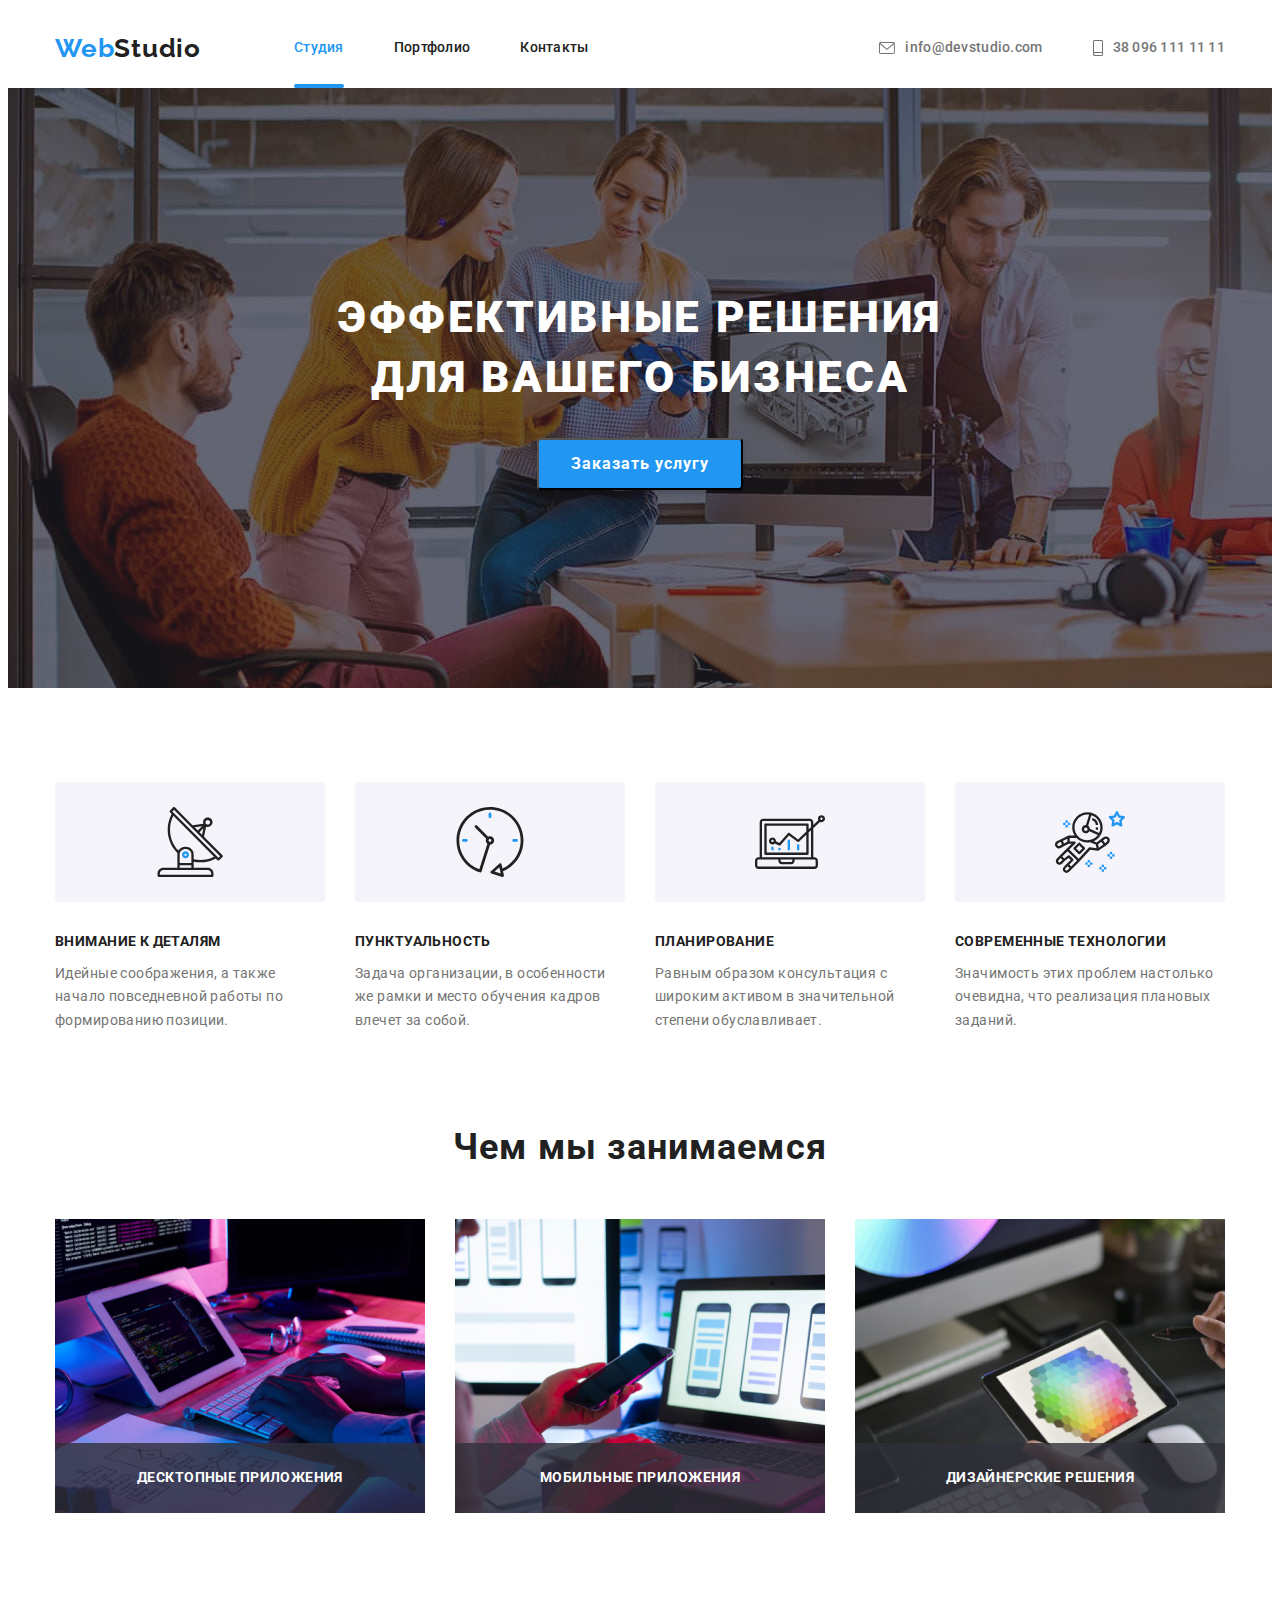
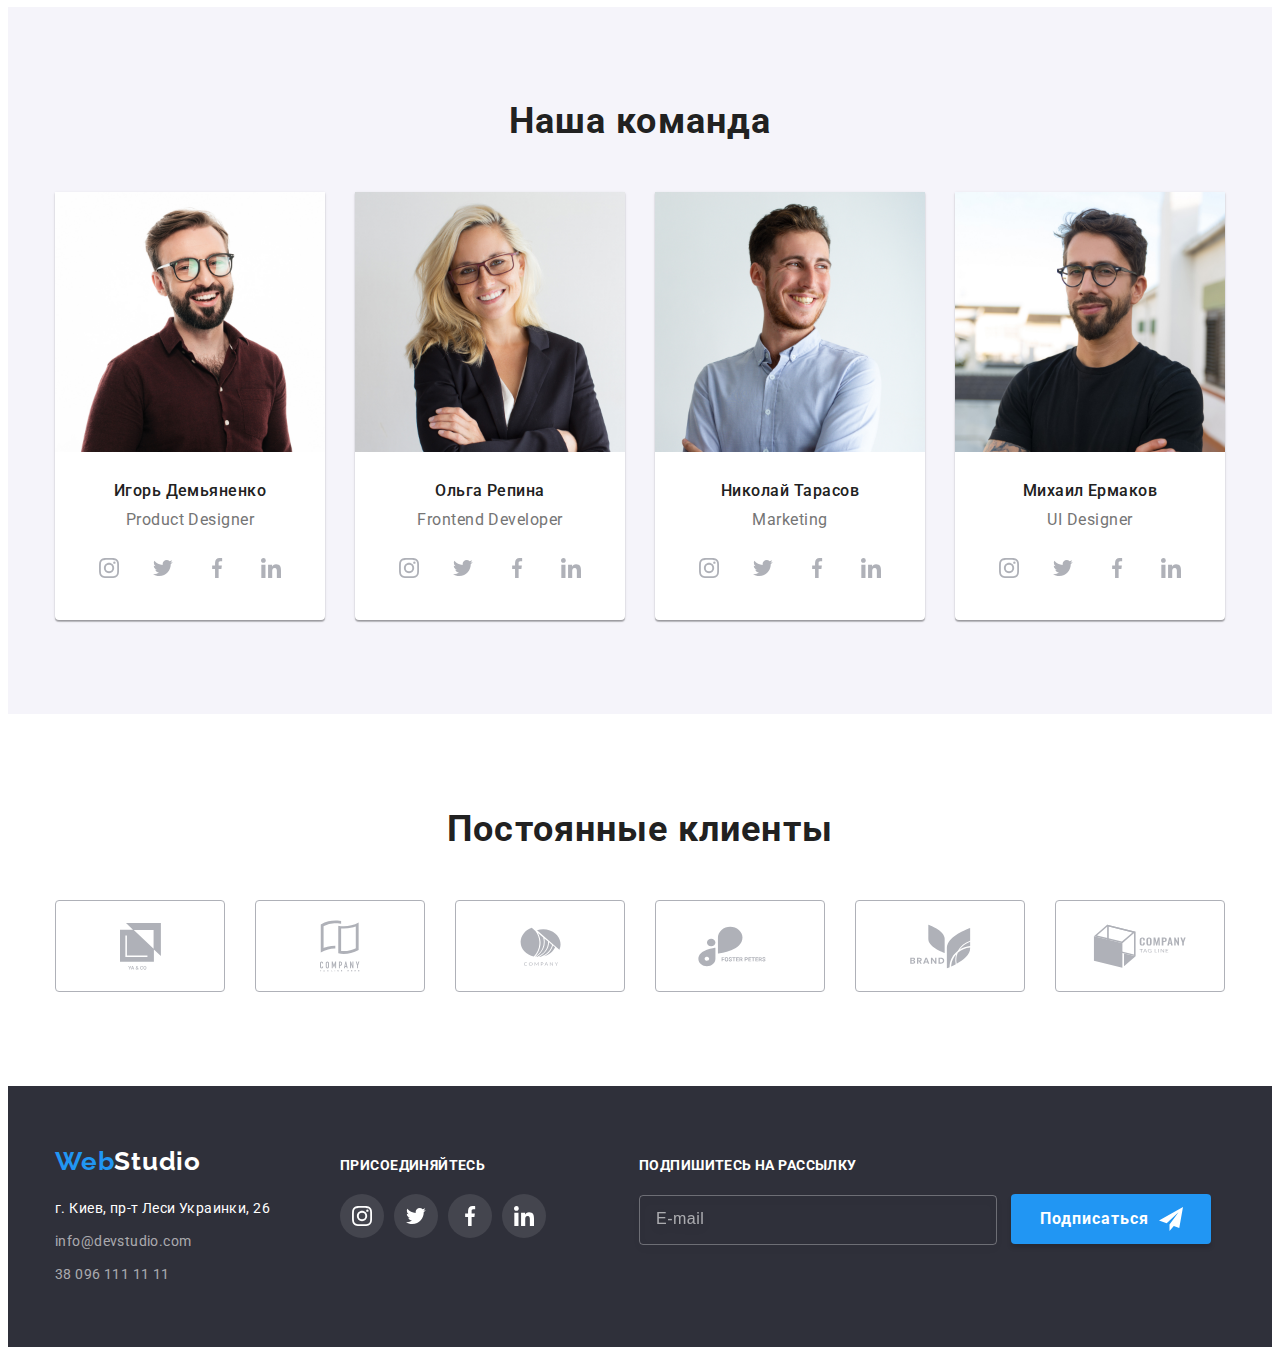
==== index.html @ bb006e95 "Initial commit" ====
<!DOCTYPE html>
<html lang="ru">
  <head>
    <meta charset="UTF-8" />
    <meta http-equiv="X-UA-Compatible" content="IE=edge" />
    <meta name="viewport" content="width=device-width, initial-scale=1.0" />
    <title>Document</title>
    <link rel="preconnect" href="https://fonts.googleapis.com" />
    <link rel="preconnect" href="https://fonts.gstatic.com" crossorigin />
    <link
      href="https://fonts.googleapis.com/css2?family=Neonderthaw&family=Raleway:wght@700&display=swap"
      rel="stylesheet"
    />
    <link rel="preconnect" href="https://fonts.googleapis.com" />
    <link rel="preconnect" href="https://fonts.gstatic.com" crossorigin />
    <link
      href="https://fonts.googleapis.com/css2?family=Roboto:wght@400;500;700;900&display=swap"
      rel="stylesheet"
    /> 
    <link rel="stylesheet" href="https://cdnjs.cloudflare.com/ajax/libs/modern-normalize/1.1.0/modern-normalize.min.css" integrity="sha512-wpPYUAdjBVSE4KJnH1VR1HeZfpl1ub8YT/NKx4PuQ5NmX2tKuGu6U/JRp5y+Y8XG2tV+wKQpNHVUX03MfMFn9Q==" crossorigin="anonymous" referrerpolicy="no-referrer" />
    <link rel="stylesheet" href="./css/main.css" />
  </head>
  <body>

   <!-- <div class="zakaz " data-modal>
     <button class="close" type="button" data-modal-close ><span class="push">x</span></button>
   </div> -->

    <!--  Делаю шапку    -->
    <header class="header">
      <div class="container-h nav-main">
      <a class="logo" href=""><span>Web</span>Studio</a>
      <nav>
        <ul class="pf-list">
          <li class="list"><a class="link current" href="">Студия</a></li>
          <li class="list">
            <a class="link" href="./portfolio.html">Портфолио</a>
          </li>
          <li class="list"><a class="link" href="">Контакты</a></li>
        </ul>
      </nav>
     <div class="nav-flex">
      <a class="kontakt" href="mailto:info@devstudio.com"><svg class="kontakt-icon" width="16" height="12">
        <use href="./images/sprite.svg#icon-envelope"></use>        
      </svg>info@devstudio.com</a>
      <a class="kontakt" href="tel:+380961111111"><svg class="kontakt-icon" width="10" height="16">
        <use href="./images/sprite.svg#icon-smartphone"></use>        
      </svg>38 096 111 11 11</a>
      </div>
      </div>
    </header>
    <!-- Создаю блок для будуещего фона   -->
    <main>
      
        <section class="hero">
          <!--  Разметка героя-->
          <div class="container">
          <h1 class="title-hero">
            Эффективные решения<br />
            для вашего бизнеса
          </h1>
          <button class="button-hero" type="button" data-modal-open>Заказать услугу</button>
          </div>
        </section>
      
      <!-- создаю секцию об особенностях компании-->
      
      <section class="featurs">
       <div class="container">
        <ul class="featurs-list">
          <li class="item">
            <div class="thumb"><svg width="70" height="70"><use href="./images/sprite.svg#icon-Group"></use></svg></div>
            <h3 class="featurs-title">Внимание к деталям</h2>
            <p class="disc-featurs">
              Идейные соображения, а также начало повседневной работы по
              формированию позиции.
            </p>
          </li>
          <li class="item">  
            <div class="thumb"><svg width="70" height="70"><use href="./images/sprite.svg#icon-clock"></use></svg></div>       
                <h3 class="featurs-title">Пунктуальность</h2>
            <p class="disc-featurs">
              Задача организации, в особенности же рамки и место обучения кадров
              влечет за собой.
            </p>
          </li>
          <li class="item">  
            <div class="thumb"><svg width="70" height="70"><use href="./images/sprite.svg#icon-diagram"></use></svg></div>     
                  <h3 class="featurs-title">Планирование</h2>
            <p class="disc-featurs">
              Равным образом консультация с широким активом в значительной
              степени обуславливает.
            </p>
          </li>
          <li class="item">  
            <div class="thumb"><svg width="70" height="70"><use href="./images/sprite.svg#icon-astronaut"></use></svg></div>        
               <h3 class="featurs-title">Современные технологии</h2>
            <p class="disc-featurs">
              Значимость этих проблем настолько очевидна, что реализация
              плановых заданий.
            </p>
          </li>
        </ul>
        </div>
      </section>
      <!--Создаю секцию чем мы занимаемся -->
      <section class="makes">
      <div class="container">
        <h2 class="title-section">Чем мы занимаемся</h2>
        <ul class="list-img">
          <li class="item-img">
            <div class="desc-doit">
            <img
              src="./images/not1.jpg"
              alt="Человек работает за компютером"
              width="370"
              height="294"
            /> <span class="doit-info">Десктопные приложения</span>
             </div>
          </li>
          <li class="item-img">
           <div class="desc-doit"> <img
              src="./images/not2.jpg"
              alt="Держит смартфон в руке"
              width="370"
              height="294"
            /> <span class="doit-info">Мобильные приложения</span>
             </div>
          </li>
          <li class="item-img">
           <div class="desc-doit"> <img
              src="./images/not3.jpg"
              alt="Человек смотрит планшет"
              width="370"
              height="294"
            /> <span class="doit-info">Дизайнерские решения</span>
             </div>
          </li>
        </ul>
        </div>  
      </section>
      <!-- Начинаю делать секцию "Наша команда"-->
      <section class="our-team">
        <div class="container">
        <h2 class="title-section">Наша команда</h2>
        <ul class="list-img">
          <li class="li-team">
            <img
              src="./images/product.jpg"
              alt="Продукт дизайнер"
              width="270" height="260"
            /> <div class="disc">
            <h3 class="title-team">Игорь Демьяненко</h3>
            <p class="disc-team">Product Designer</p>
             <ul class="team-list">
               <li class="team-link"><a class="link-icon-team" href=""><svg class="link-svg-team" width="20" height="20"><use href="./images/sprite.svg#icon-instagram-section"></use></svg></a></li>
       <li class="team-link"><a class="link-icon-team" href=""><svg class="link-svg-team" width="20" height="20"><use href="./images/sprite.svg#icon-group-section"></use></svg></a></li>
       <li class="team-link"><a class="link-icon-team" href=""><svg class="link-svg-team" width="20" height="20"><use href="./images/sprite.svg#icon-facebook-section"></use></svg></a></li>
       <li class="team-link"><a class="link-icon-team" href=""><svg class="link-svg-team" width="20" height="20"><use href="./images/sprite.svg#icon-linkedin-section"></use></svg></a></li></ul>
          </div>
          </li>
          <li class="li-team">
            <img
              src="./images/front.jpg"
              alt="Фронтенд разработчик"
              width="270" height="260"
            /><div class="disc">
            <h3 class="title-team">Ольга Репина</h3>
            <p class="disc-team">Frontend Developer</p>
            <ul class="team-list">
               <li class="team-link"><a class="link-icon-team" href=""><svg class="link-svg-team" width="20" height="20"><use href="./images/sprite.svg#icon-instagram-section"></use></svg></a></li>
       <li class="team-link"><a class="link-icon-team" href=""><svg class="link-svg-team" width="20" height="20"><use href="./images/sprite.svg#icon-group-section"></use></svg></a></li>
       <li class="team-link"><a class="link-icon-team" href=""><svg class="link-svg-team" width="20" height="20"><use href="./images/sprite.svg#icon-facebook-section"></use></svg></a></li>
       <li class="team-link"><a class="link-icon-team" href=""><svg class="link-svg-team" width="20" height="20"><use href="./images/sprite.svg#icon-linkedin-section"></use></svg></a></li></ul>
          </div>
          </li>
          <li class="li-team">
            <img src="./images/marketing.jpg" alt="Маркетолог" width="270" height="260" />
            <div class="disc"><h3 class="title-team">Николай Тарасов</h3>
            <p class="disc-team">Marketing</p>
          <ul class="team-list">
               <li class="team-link"><a class="link-icon-team" href=""><svg class="link-svg-team" width="20" height="20"><use href="./images/sprite.svg#icon-instagram-section"></use></svg></a></li>
       <li class="team-link"><a class="link-icon-team" href=""><svg class="link-svg-team" width="20" height="20"><use href="./images/sprite.svg#icon-group-section"></use></svg></a></li>
       <li class="team-link"><a class="link-icon-team" href=""><svg class="link-svg-team" width="20" height="20"><use href="./images/sprite.svg#icon-facebook-section"></use></svg></a></li>
       <li class="team-link"><a class="link-icon-team" href=""><svg class="link-svg-team" width="20" height="20"><use href="./images/sprite.svg#icon-linkedin-section"></use></svg></a></li></ul>
          </div>
          </li>
          <li class="li-team">
            <img src="./images/ui.jpg" alt="Дизайнер" width="270" height="260" />
            <div class="disc"><h3 class="title-team">Михаил Ермаков</h3>
            <p class="disc-team">UI Designer</p>
           <ul class="team-list">
               <li class="team-link"><a class="link-icon-team" href=""><svg class="link-svg-team" width="20" height="20"><use href="./images/sprite.svg#icon-instagram-section"></use></svg></a></li>
       <li class="team-link"><a class="link-icon-team" href=""><svg class="link-svg-team" width="20" height="20"><use href="./images/sprite.svg#icon-group-section"></use></svg></a></li>
       <li class="team-link"><a class="link-icon-team" href=""><svg class="link-svg-team" width="20" height="20"><use href="./images/sprite.svg#icon-facebook-section"></use></svg></a></li>
       <li class="team-link"><a class="link-icon-team" href=""><svg class="link-svg-team" width="20" height="20"><use href="./images/sprite.svg#icon-linkedin-section"></use></svg></a></li></ul>
          </div>
          </li>
        </ul>
        
        </div>
      </section>
      <section class="client-often">
         <div class="container"> <h3 class="title-client">Постоянные клиенты</h3>
          <ul class="list-client">
            <li class="icon-client"><a href=""><svg class="client-svg" width="41px" height=" 47px" >
        <use class="one" href="./images/sprite.svg#icon-group-one"></use></svg></a></li>
            <li class="icon-client"><a href=""><svg class="client-svg" width="40" height="52">
        <use href="./images/sprite.svg#icon-group-two"></use></svg></a></li>
            <li class="icon-client">
                               <a href=""><svg class="client-svg" width="41" height="43">
        <use href="./images/sprite.svg#icon-group-three"></use></svg></a></li>
            <li class="icon-client"><a href=""><svg class="client-svg" width="84" height="41">
        <use href="./images/sprite.svg#icon-group-four"></use></svg></a></li>
            <li class="icon-client"><a href=""><svg class="client-svg" width="63" height="45">
        <use href="./images/sprite.svg#icon-group-five"></use></svg></a></li>
            <li class="icon-client"><a href=""><svg class="client-svg" width="94" height="44">
        <use href="./images/sprite.svg#icon-group-six"></use></svg></a></li>
          </ul>
          </div>
        </section>
    </main>
    
    <!-- Начинаю делать подвал-->
    <footer class="footer">
      <div class="container">
        <div class="right-flex">
        <div class="otstup">
          <a class="logo-footer" href=""><span>Web</span>Studio</a>
       <address class="address">г. Киев, пр-т Леси Украинки, 26</address>
      <address class="address-kontakt">
        <a class="info" href="mailto:info@devstudio.com">info@devstudio.com</a><br />
        <a class="info" href="tel:+380961111111">38 096 111 11 11</a>
      </address>
      </div>
      <div class="footer-flex">
       <p class="push-net">Присоединяйтесь</P>
       <ul class="footer-list"><li class="footer-link"><a class="link-icon" href=""><svg class="link-svg" width="20" height="20"><use href="./images/sprite.svg#icon-instagram-footer"></use></svg></a></li>
       <li class="footer-link"><a class="link-icon" href=""><svg class="link-svg" width="20" height="20"><use href="./images/sprite.svg#icon-group-footer"></use></svg></a></li>
       <li class="footer-link"><a class="link-icon" href=""><svg class="link-svg" width="20" height="20"><use href="./images/sprite.svg#icon-facebook-footer"></use></svg></a></li>
       <li class="footer-link"><a class="link-icon" href=""><svg class="link-svg" width="20" height="20"><use href="./images/sprite.svg#icon-linkedin-footer"></use></svg></a></li></ul>
      </div>
       <!-- начинаю делать форму на подписку -->
        <form class="subscribe" action="" >
          <label class="sign-up" for="email" name="user email">Подпишитесь на рассылку</label>
         <div> <input class="put-sign" id="email" type="email" placeholder="E-mail">
          <button class="sign-up-button" type="submit">Подписаться<svg class="send-svg" width="24" height="24">
            <use href="./images/sprite.svg#icon-send"></use></svg></button></div>
        </form>

      </div>
        </div>
        <!-- начинаю делать форму на подписку -->

      
    </footer>

    <div class="backdrop is-hidden" data-modal><div class="zakaz " >
     <button class="close" type="button" data-modal-close ><svg width="11" height="11"><use href="./images/sprite.svg#icon-Vector"></use></svg></button>
     <form action="" class="order-form">
     <p class="title-modal">Оставьте свои данные, мы вам перезвоним</p>
     <ul class="list-form">
     <li class="list-input"><label class="label-order" for="order-name" name="user-name">Имя</label>
    <div class="inside-svg"> <input class="input-order" type="text" id="order-name" value=""><svg width="12" height="12"><use href="./images/sprite.svg#icon-man"></use></svg></div></li>
    <li class="list-input"> <label class="label-order" for="tel-order" name="user-tel">Телефон</label>
    <div class="inside-svg"> <input class="input-order"  type="tel" id="tel-order"><svg width="13" height="13"><use href="./images/sprite.svg#icon-tel"></use></svg></div></li>
    <li class="list-input"> <label class="label-order" for="mail-order" name="user-mail">Почта</label>
    <div class="inside-svg"> <input class="input-order" type="email" id="mail-order"><svg width="15" height="12"><use href="./images/sprite.svg#icon-mail"></use></svg></div></li>
     <li class="list-input"><label class="label-order" for="coment-order" name="user-comment">Комментарий</label>
     <textarea class="input-order" type="text" id="coment-order"  placeholder="Введите текст"></textarea></li>
     </ul>
     <div class="submit-order"> <label class="accept"><input type="checkbox"><span class="icon-yes"><svg width="11" height="8"><use href="./images/sprite.svg#icon-add"></use></svg></span>Соглашаюсь с рассылкой и принимаю <a href="">Условия договора<span></span></a></label>
     <button class="order-button" type="submit">Отправить</button></div>
    </form>
   </div> </div>
     <!-- <button class="close" type="button" data-modal-close ><span class="push">x</span></button> -->

   <script src="./js/modal.js"></script>

  </body>
</html3
---- css/main.css ----
:root {
  --akcent-color: #2196f3;
  --second-color: #757575;
  --background: #f5f4fa;
  --white-color: #ffffff;
  --gradient: rgba(47, 48, 58, 0.4);
}

html {
  box-sizing: border-box;
}
*,
*::before,
*::after {
  box-sizing: border-box;
}

body {
  /* position: relative; */
  background-color: #ffffff;
  color: #212121;
  font-family: Roboto, sans-serif;
}
img {
  display: block;
}

/* 
body::before {
  content: "";
  position: absolute;
  width: 100%;
  height: 100%;
  background: rgba(0, 0, 0, 0.2);
  z-index: ;
}
 */

/* .is-hidden {
  opacity: 0;
  z-index: 0;
} */

/*оформляем шапку  */
/* логотип */

.container-h {
  width: 1200px;
  padding: 0 15px;
  margin-left: auto;
  margin-right: auto;
}
.container {
  width: 1200px;
  padding: 0 15px;
  margin-left: auto;
  margin-right: auto;
}

.nav-main {
  display: flex;
  align-items: center;
}

.logo {
  font-family: Raleway;
  font-weight: 700;
  font-size: 26px;
  line-height: 1.19;
  letter-spacing: 0.03em;
  text-decoration: none;
  color: #212121;
}

.logo span {
  color: var(--akcent-color);
}

/* .logo:hover,
.logo:focus {
  text-decoration: underline var(--akcent-color);
} */

.pf-list {
  display: flex;
  margin-left: 93px;
  margin-top: 0;
  margin-bottom: 0;
  padding: 0;
  font-weight: 500;
  font-size: 14px;
  line-height: 1.14;
  letter-spacing: 0.02em;
  list-style: none;
}
.pf-list .list:not(:last-child) {
  margin-right: 50px;
}
.link {
  display: block;
  text-decoration: none;
  list-style: none;
  color: #212121;
  padding-top: 32px;
  padding-bottom: 32px;
  transition: color 250ms cubic-bezier(0.4, 0, 0.2, 1);
}

.link.current {
  position: relative;
  color: var(--akcent-color);
  text-decoration: none;
}

/* начинаю делать нижнее подчеркивание на текущей странице */

.link.current::after {
  content: "";
  display: block;
  position: absolute;
  width: 100%;
  height: 4px;
  bottom: 0;
  background: #2196f3;
  border-radius: 2px;
}

/*  */
.link:hover,
.link:focus {
  color: var(--akcent-color);
}

.kontakt {
  text-decoration: none;
  color: var(--second-color);
  font-family: Roboto;
  font-weight: 500;
  font-size: 14px;
  line-height: 1.14;
  letter-spacing: 0.02em;
  display: flex;
  align-items: center;
  transition: color 250ms cubic-bezier(0.4, 0, 0.2, 1),
    fill 250ms cubic-bezier(0.4, 0, 0.2, 1);
}
.kontakt-icon {
  margin-right: 10px;
}
.kontakt-icon {
  fill: currentColor;
}
.nav-flex {
  display: flex;
  margin-left: auto;
}
.nav-flex .kontakt:not(:last-child) {
  margin-right: 50px;
}

.kontakt:hover,
.kontakt:focus {
  color: var(--akcent-color);
  fill: var(--akcent-color);
}
/* начинаю работу над оформлением героя */
.hero {
  max-width: 1600px;
  height: 600px;
  margin-left: auto;
  margin-right: auto;
  padding-top: 200px;
  padding-bottom: 200px;
  background-color: #c4c4c4;
  background-image: linear-gradient(
      to right,
      rgba(47, 48, 58, 0.4),
      rgba(47, 48, 58, 0.4)
    ),
    url(../images/team-dream.jpg);
  background-size: auto;
  background-repeat: no-repeat;
  text-align: center;
}
.title-hero {
  font-weight: 900;
  font-size: 44px;
  line-height: 1.36;
  text-align: center;
  letter-spacing: 0.06em;
  text-transform: uppercase;
  color: var(--white-color);
  margin: 0 auto;
  margin-bottom: 30px;
}
.button-hero {
  color: var(--white-color);
  background: var(--akcent-color);
  font-family: Roboto;
  font-weight: 700;
  font-size: 16px;
  line-height: 1.8;
  letter-spacing: 0.06em;
  box-shadow: 0px 4px 4px rgba(0, 0, 0, 0.15);
  border-radius: 4px;
  cursor: pointer;
  padding: 10px 32px;
  transition: background-color 250ms cubic-bezier(0.4, 0, 0.2, 1);
  /* border: 0; */
}

.button-hero:hover,
.button-hero:focus {
  background-color: #188ce8;
}
/* начинаю работу над списком особенностей компании  */
.thumb {
  width: 270px;
  height: 120px;
  border-radius: 4px;
  margin-bottom: 30px;
  background-color: #f5f4fa;
  justify-content: center;
  align-items: center;
  display: flex;
}
.featurs-title {
  font-weight: 700;
  font-size: 14px;
  line-height: 1.4;
  letter-spacing: 0.03em;
  text-transform: uppercase;
  margin-top: 0;
  margin-bottom: 10px;
}

.featurs {
  padding-bottom: 94px;
  padding-top: 94px;
}

.disc-featurs {
  font-size: 14px;
  line-height: 1.7;
  letter-spacing: 0.03em;
  color: var(--second-color);
  margin-top: 0;
  margin-bottom: 0;
}
.featurs-list {
  display: flex;
  flex-wrap: wrap;
  margin: 0;
  list-style: none;
  padding: 0;
}
.featurs-list .item {
  width: 270px;
}
.featurs-list .item:not(:last-child) {
  margin-right: 30px;
}
/* добавление фона через псевдо-классы */
/* .item::before {
  display: block;
  content: "";
  width: 270px;
  height: 120px;
  margin-bottom: 30px;
  margin-right: 30px;
  background-color: #f5f4fa;
  border-radius: 4px;
}
.item:nth-child(1)::before {
  display: block;
  background-image: url(../images/../images/anten.svg);
  background-repeat: no-repeat;

  background-position: center;
}

.item:nth-child(2)::before {
  display: block;
  background-image: url(../images/clock.svg);
  background-repeat: no-repeat;

  background-position: center;
}

.item:nth-child(3)::before {
  display: block;
  background-image: url(../images/diagram.svg);
  background-repeat: no-repeat;

  background-position: center;
}

.item:nth-child(4)::before {
  display: block;
  background-image: url(../images/astronaut.svg);
  background-repeat: no-repeat;

  background-position: center;
} */

/* начинаю оформлять секцию о занятиях компании */
.title-section {
  font-weight: 700;
  font-size: 36px;
  line-height: 1.16;
  text-align: center;
  letter-spacing: 0.03em;
  margin-top: 0;
  margin-bottom: 50px;
}
.our-team .title-section {
  padding-top: 94px;
}
.makes {
  padding-bottom: 94px;
}
.list-img {
  list-style: none;
  display: flex;
  margin: 0;
  padding-left: 0;
}
.list-img .item-img:not(:last-child) {
  margin-right: 30px;
}

/* начинаю делать подписи изображений */

.desc-doit {
  position: relative;
  width: 370px;
}

.doit-info {
  position: absolute;
  bottom: 0;
  width: 100%;
  padding-top: 27px;
  padding-bottom: 27px;
  font-weight: 700;
  font-size: 14px;
  line-height: 1.14;
  text-align: center;
  letter-spacing: 0.03em;
  text-transform: uppercase;
  color: #ffffff;
  background-color: rgba(47, 48, 58, 0.8);
}

/* Начинаю оформлять секцию "Наша команда" */
.our-team {
  padding-top: 94px;
  padding-bottom: 94px;
  background: #f5f4fa;
}
.li-team {
  background-color: var(--white-color);
  width: 270px;
  box-shadow: 0px 1px 3px rgba(0, 0, 0, 0.12), 0px 1px 1px rgba(0, 0, 0, 0.14),
    0px 2px 1px rgba(0, 0, 0, 0.2);
  border-radius: 0px 0px 4px 4px;
}
.list-img .li-team:not(:last-child) {
  margin-right: 30px;
}
.our-team .title-section {
  padding: 0;
}
.title-team {
  font-weight: 500;
  font-size: 16px;
  line-height: 1.18;
  letter-spacing: 0.03em;
  margin: 0;
  margin-bottom: 10px;
  text-align: center;
}
.disc-team {
  font-size: 16px;
  line-height: 1.18;
  letter-spacing: 0.03em;
  color: var(--second-color);
  margin: 0;
  margin-bottom: 16px;
  text-align: center;
}
.li-team .disc {
  padding-top: 30px;
  padding-bottom: 30px;
}

/* начинаю офрмлять иконки в карточке */
.team-link {
  display: flex;
  list-style: none;
  /* width: 44px;
  height: 44px;
  border-radius: 50%;
  background-color: rgba(255, 255, 255, 0.1); */
  justify-content: center;
  align-items: center;
  cursor: pointer;
}
.link-icon-team {
  display: flex;
  width: 44px;
  height: 44px;
  border-radius: 50%;
  background-color: rgba(255, 255, 255, 0.1);
  justify-content: center;
  align-items: center;
  fill: #afb1b8;
  transition: background-color 250ms cubic-bezier(0.4, 0, 0.2, 1),
    fill 250ms cubic-bezier(0.4, 0, 0.2, 1);
}

.team-list {
  padding: 0;
  margin: 0;
  display: flex;
  justify-content: center;
}
.team-link:not(:last-child) {
  margin-right: 10px;
}

/* .link-svg-team {
  fill: #afb1b8;
} */

.link-icon-team:hover,
.link-icon-team:focus {
  background-color: var(--akcent-color);
  fill: var(--white-color);
  stroke: transparent;
}
/* Начинаю оформлять внутрению секцию постоянных клиентов */
.client-often {
  /* background: var(--white-color); */
  padding-top: 94px;
  padding-bottom: 94px;
}

.title-client {
  margin: 0;
  margin-bottom: 50px;
  font-weight: 700;
  font-size: 36px;
  line-height: 1.17;
  text-align: center;
  letter-spacing: 0.03em;
}
/* секция постоянных клиентов */
.list-client {
  display: flex;
  margin: 0;
  padding: 0;
  justify-content: space-between;
}

.icon-client {
  justify-content: center;
  display: flex;
  align-items: center;

  text-align: center;
  list-style: none;
  /* width: 170px;
  height: 92px; */
}

.icon-client a {
  justify-content: center;
  align-items: center;
  display: flex;
  width: 170px;
  height: 92px;
  fill: #afb1b8;
  border-radius: 4px;
  border: 1px solid #afb1b8;
  transition: border 250ms cubic-bezier(0.4, 0, 0.2, 1),
    fill 250ms cubic-bezier(0.4, 0, 0.2, 1);
}

.icon-client a:hover,
.icon-client a:focus {
  fill: var(--akcent-color);
  stroke: transparent;
  border: 1px solid var(--akcent-color);
}
/*начинаю работу над футером */
.otstup {
  margin-right: 70px;
}
.address {
  /* max-width: 231px;
  margin-right: 70px; */
  font-size: 14px;
  line-height: 1.7;
  letter-spacing: 0.03em;
  color: #ffffff;
  font-style: normal;
  margin-top: 20px;
  margin-bottom: 9px;
}
.address-kontakt {
  display: inline;
}
.info {
  display: inline-flex;
}

.footer {
  background: #2f303a;
  padding-top: 60px;
  padding-bottom: 60px;
}
.info {
  text-decoration: none;
  font-size: 14px;
  line-height: 1.7;
  letter-spacing: 0.03em;
  color: rgba(255, 255, 255, 0.6);
  font-style: normal;
  transition: color 250ms cubic-bezier(0.4, 0, 0.2, 1);
}
.info:hover,
.info:focus {
  color: var(--akcent-color);
}

.info:first-child {
  display: inline-block;
  margin-bottom: 9px;
}
.logo-footer {
  font-family: Raleway;
  font-weight: 700;
  font-size: 26px;
  line-height: 1.2;
  letter-spacing: 0.03em;
  text-decoration: none;
  color: #ffffff;
}

.logo-footer span {
  color: var(--akcent-color);
}
/* начинаю делать ссылки на соц-сети */
.footer-flex {
  display: flex;
  flex-direction: column;
  padding-top: 12px;
  margin-right: 93px;
}
.right-flex {
  display: flex;
}

.push-net {
  padding: 0;
  margin: 0;
  margin-bottom: 20px;
  font-weight: 700;
  font-size: 14px;
  line-height: 1.14;
  letter-spacing: 0.03em;
  text-transform: uppercase;

  color: #ffffff;
}

.footer-link {
  display: flex;
  list-style: none;
  /* width: 44px;
  height: 44px;
  border-radius: 50%;
  background-color: rgba(255, 255, 255, 0.1);*/
  justify-content: center;
  align-items: center;
  cursor: pointer;
}

.link-icon {
  display: flex;
  width: 44px;
  height: 44px;
  border-radius: 50%;
  background-color: rgba(255, 255, 255, 0.1);
  justify-content: center;
  align-items: center;
  transition: background-color 250ms cubic-bezier(0.4, 0, 0.2, 1);
}

.footer-list {
  padding: 0;
  margin: 0;
  display: flex;
  justify-content: flex-start;
}
.footer-link:not(:last-child) {
  margin-right: 10px;
}

.link-svg {
  fill: var(--white-color);
}

/* .footer-link:hover {
  background-color: var(--akcent-color);
} */

.link-icon:hover,
.link-icon:focus {
  background-color: var(--akcent-color);
}

/* начинаю делать форму на подписку  */
.subscribe {
  display: flex;
  flex-direction: column;
  padding-top: 12px;
}

.sign-up {
  margin-bottom: 20px;
  color: var(--white-color);
  font-weight: 700;
  font-size: 14px;
  line-height: 1.14;
  letter-spacing: 0.03em;
  text-transform: uppercase;
}

.sign-up-button {
  display: inline-flex;
  align-items: center;
  padding: 10px 28px 10px 29px;
  color: var(--white-color);
  background-color: var(--akcent-color);
  box-shadow: 0px 4px 4px rgba(0, 0, 0, 0.15);
  border-radius: 4px;
  border: none;
  font-family: Roboto;
  font-weight: 700;
  font-size: 16px;
  line-height: 30px;
  text-align: center;
  letter-spacing: 0.06em;
  cursor: pointer;
}

.put-sign {
  width: 358px;
  height: 50px;
  margin-right: 10px;
  padding: 15px 16px;
  color: var(--white-color);
  background-color: transparent;
  border: 1px solid rgba(255, 255, 255, 0.3);
  filter: drop-shadow(0px 4px 4px rgba(0, 0, 0, 0.15));
  border-radius: 4px;
  transition: border 250ms cubic-bezier(0.4, 0, 0.2, 1);
}

.put-sign::placeholder {
  color: rgba(255, 255, 255, 0.6);
  font-weight: 400;
  font-size: 16px;
  line-height: 1.25;
  letter-spacing: 0.03em;
}

.put-sign:focus {
  border: 1px solid var(--akcent-color);
  outline: none;
}

.send-svg {
  margin-left: 10px;
}
/* модальное окно */
.backdrop {
  position: fixed;
  width: 100%;
  height: 100%;
  top: 0;
  left: 0;
  background: rgba(0, 0, 0, 0.2);
  opacity: 1;
  transition: opacity 250ms cubic-bezier(0.4, 0, 0.2, 1);
}

.backdrop.is-hidden {
  opacity: 0;
  pointer-events: none;
}

.backdrop.is-hidden .zakaz {
  transform: translate(-50%, -50%) scale(0.9);
  transition: transform 250ms cubic-bezier(0.4, 0, 0.2, 1);
}

.zakaz {
  position: absolute;
  left: 50%;
  top: 50%;
  transform: translate(-50%, -50%) scale(1);
  transition: transform 250ms cubic-bezier(0.4, 0, 0.2, 1);

  min-width: 528px;
  min-height: 581px;
  background-color: var(--white-color);
  box-shadow: 0px 1px 3px rgba(0, 0, 0, 0.12), 0px 1px 1px rgba(0, 0, 0, 0.14),
    0px 2px 1px rgba(0, 0, 0, 0.2);
  border-radius: 4px;
}

.close {
  width: 30px;
  height: 30px;
  display: flex;
  justify-content: center;
  align-items: center;
  margin-right: 8px;
  margin-top: 8px;
  margin-left: auto;
  margin-bottom: auto;
  color: #000000;
  background-color: var(--white-color);
  border: 1px solid rgba(0, 0, 0, 0.1);
  border-radius: 50%;
  /* padding: 9px 9px 10px 10px; */
  cursor: pointer;
  padding: 0;
  transition: fill 250ms cubic-bezier(0.4, 0, 0.2, 1);
}

.close:hover {
  fill: var(--akcent-color);
}
/* .push {
  justify-content: center;
  align-items: center;
  display: flex;
  width: 11px;
  height: 11px;
} */
/* оформление данных модалки  */
.order-form {
  display: flex;
  flex-direction: column;
  margin: 2px 40px 40px 40px;
}
.list-form {
  margin: 0;
  padding: 0;
  list-style: none;
  display: flex;
  flex-direction: column;
}

.list-input {
  display: flex;
  flex-direction: column;
}

.inside-svg {
  position: relative;
}

.list-input svg {
  position: absolute;
  top: 14px;
  left: 15px;
}

.title-modal {
  margin: 0;
  margin-bottom: 12px;
  color: #212121;
  font-weight: 700;
  font-size: 20px;
  line-height: 1.15;
  text-align: center;
  letter-spacing: 0.03em;
}

.label-order {
  margin-bottom: 4px;

  color: var(--second-color);
  font-weight: 400;
  font-size: 12px;
  line-height: 1.16;
  letter-spacing: 0.01em;
}

.list-input:not(:last-child) {
  margin-bottom: 10px;
}

.list-input:last-child {
  margin-bottom: 20px;
}
.submit-order {
}

.input-order {
  padding-left: 28px;
  width: 448px;
  height: 40px;
  border: 1px solid rgba(33, 33, 33, 0.2);
  border-radius: 4px;
  transition: border 250ms cubic-bezier(0.4, 0, 0.2, 1);
}

li:nth-of-type(3) .input-order {
  padding-left: 30px;
}

li:last-child .input-order {
  width: 448px;
  height: 120px;
  padding: 12px 16px;
  resize: none;
  border: 1px solid rgba(33, 33, 33, 0.2);
  border-radius: 4px;
}

.input-order:focus {
  border: 1px solid var(--akcent-color);
  /* outline: 1px solid var(--akcent-color); */
  outline: none;
}
.input-order + svg {
  fill: currentColor;
  transition: fill 250ms cubic-bezier(0.4, 0, 0.2, 1);
}
.input-order:focus + svg {
  fill: var(--akcent-color);
  transition: fill 250ms cubic-bezier(0.4, 0, 0.2, 1);
}

li:last-child .input-order:focus {
  outline: none;
  border: 1px solid var(--akcent-color);
}

.accept {
  display: inline-block;
  /* display: inline-flex;
  justify-content: center;
  align-items: center; */
  margin-bottom: 30px;
  font-size: 14px;
  line-height: 1.71;
  letter-spacing: 0.03em;
  color: #757575;
}

.accept a {
  position: relative;
  color: var(--akcent-color);
  text-decoration: none;
}

.accept a > span {
  position: absolute;
  width: 100%;
  /* bottom: 23%; */
  bottom: 10%;
  left: 0;
  border-bottom: 1px solid var(--akcent-color);
}

.order-button {
  display: flex;
  margin: 0 auto;
  padding: 10px 55px 10px 56px;
  border: none;
  color: var(--white-color);
  font-family: Roboto;
  font-weight: 700;
  font-size: 16px;
  line-height: 1.87;
  text-align: center;
  letter-spacing: 0.06em;
  cursor: pointer;
  background-color: var(--akcent-color);
  box-shadow: 0px 4px 4px rgba(0, 0, 0, 0.15);
  border-radius: 4px;
}
/* кастомное оформление чекбокса */
.accept [type="checkbox"] {
  appearance: none;
}

.icon-yes {
  margin-right: 7px;
  width: 16px;
  height: 15px;
  display: inline-flex;
  justify-content: center;
  align-items: center;
  padding: 4px 2px 3px 3px;
  background-color: var(--white-color);
  border-radius: 2px;
  border: 2px solid #212121;
  background-origin: border-box;
  transition: background-color 250ms cubic-bezier(0.4, 0, 0.2, 1),
    border 250ms cubic-bezier(0.4, 0, 0.2, 1);
}

.accept [type="checkbox"]:checked + .icon-yes {
  background-color: var(--akcent-color);
  border: var(--akcent-color);
}

/* оформление по репете */

/* .accept [type="checkbox"] {
  appearance: none;
}

.icon-yes {
  margin-right: 7px;
  width: 16px;
  height: 15px;
  display: inline-flex;
  justify-content: center;
  align-items: center;
  /* padding: 4px 2px 3px 3px; */
/* background-color: var(--white-color); */
/* border-radius: 2px;
  border: 2px solid #212121;
  fill: currentColor;
  transition: background-color 250ms cubic-bezier(0.4, 0, 0.2, 1),
    border 250ms cubic-bezier(0.4, 0, 0.2, 1),
    fill 250ms cubic-bezier(0.4, 0, 0.2, 1);
}

.accept [type="checkbox"]:checked + .icon-yes {
  background-color: var(--akcent-color);
  border: var(--akcent-color);
  fill: var(--white-color);
} */
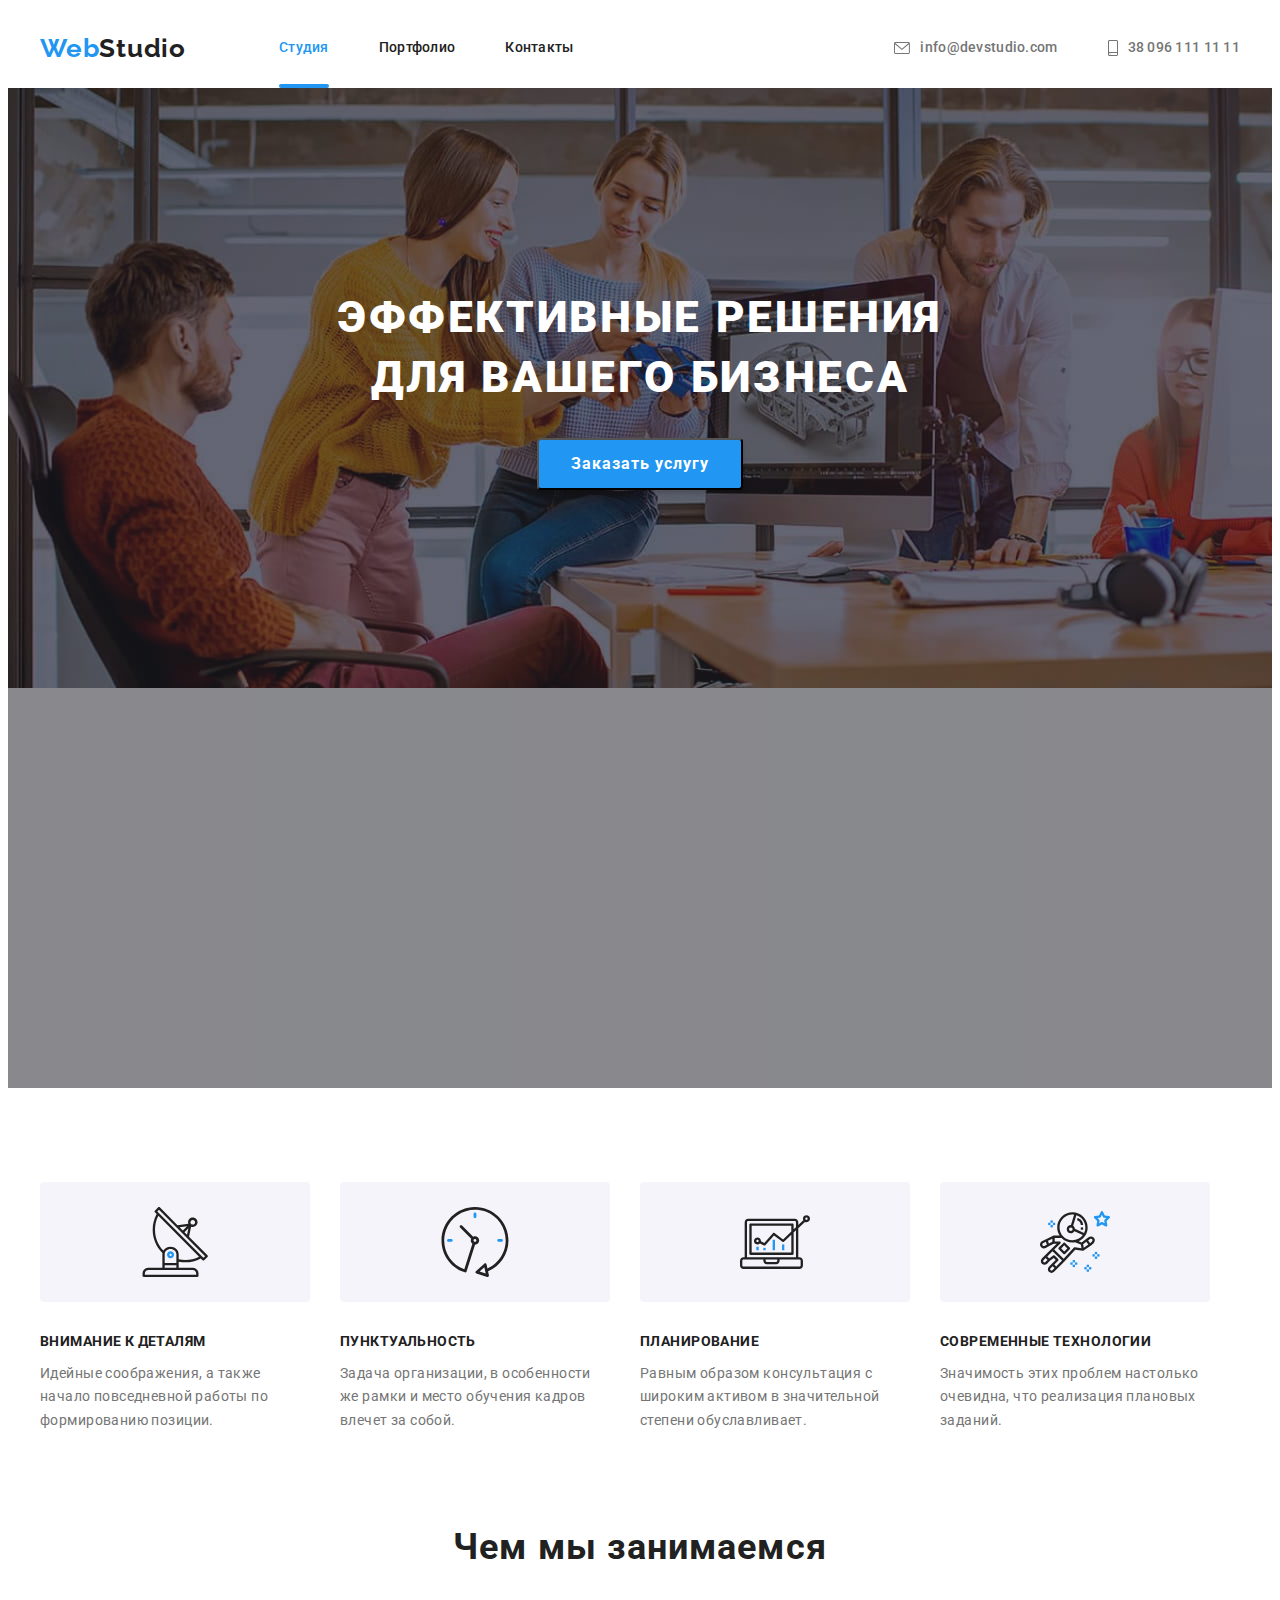
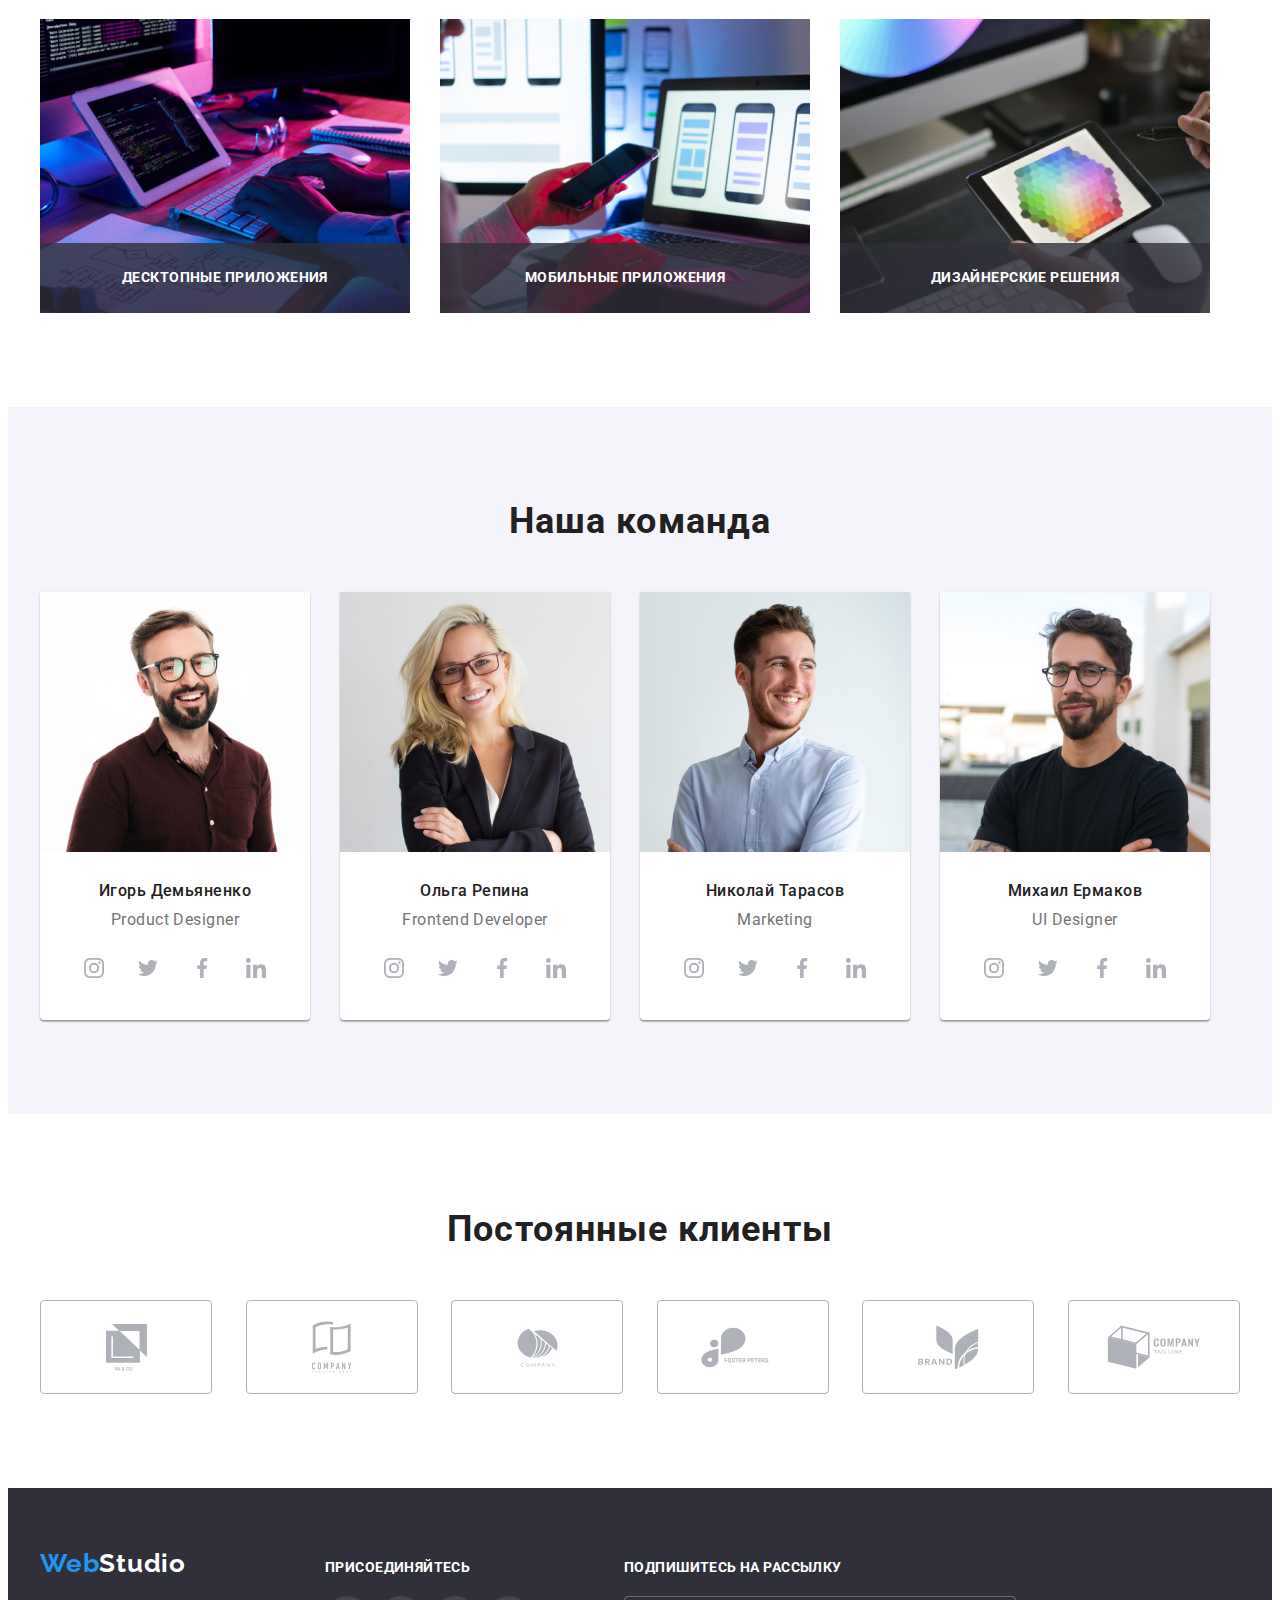
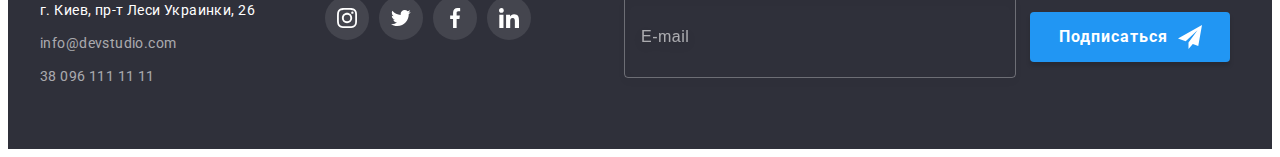
==== commit cc0bae81: "Закончил шапку переделывать по sass" ====
--- a/index.html
+++ b/index.html
@@ -18,7 +18,7 @@
       rel="stylesheet"
     /> 
     <link rel="stylesheet" href="https://cdnjs.cloudflare.com/ajax/libs/modern-normalize/1.1.0/modern-normalize.min.css" integrity="sha512-wpPYUAdjBVSE4KJnH1VR1HeZfpl1ub8YT/NKx4PuQ5NmX2tKuGu6U/JRp5y+Y8XG2tV+wKQpNHVUX03MfMFn9Q==" crossorigin="anonymous" referrerpolicy="no-referrer" />
-    <link rel="stylesheet" href="./css/main.css" />
+    <link rel="stylesheet" href="./css/main.min.css" />
   </head>
   <body>
 
@@ -28,22 +28,22 @@
 
     <!--  Делаю шапку    -->
     <header class="header">
-      <div class="container-h nav-main">
-      <a class="logo" href=""><span>Web</span>Studio</a>
+      <div class="container-h header__nav-main">
+      <a class="header__logo" href=""><span>Web</span>Studio</a>
       <nav>
-        <ul class="pf-list">
-          <li class="list"><a class="link current" href="">Студия</a></li>
-          <li class="list">
-            <a class="link" href="./portfolio.html">Портфолио</a>
-          </li>
-          <li class="list"><a class="link" href="">Контакты</a></li>
+        <ul class="header__pf-list">
+          <li class="header__list"><a class="header__link header--current" href="">Студия</a></li>
+          <li class="header__list">
+            <a class="header__link" href="./portfolio.html">Портфолио</a>
+          </li>
+          <li class="header__list"><a class="header__link" href="">Контакты</a></li>
         </ul>
       </nav>
-     <div class="nav-flex">
-      <a class="kontakt" href="mailto:info@devstudio.com"><svg class="kontakt-icon" width="16" height="12">
+     <div class="header__nav-flex">
+      <a class="header__kontakt" href="mailto:info@devstudio.com"><svg class="header__kontakt-icon" width="16" height="12">
         <use href="./images/sprite.svg#icon-envelope"></use>        
       </svg>info@devstudio.com</a>
-      <a class="kontakt" href="tel:+380961111111"><svg class="kontakt-icon" width="10" height="16">
+      <a class="header__kontakt" href="tel:+380961111111"><svg class="header__kontakt-icon" width="10" height="16">
         <use href="./images/sprite.svg#icon-smartphone"></use>        
       </svg>38 096 111 11 11</a>
       </div>
--- a/css/main.min.css
+++ b/css/main.min.css
@@ -0,0 +1,2 @@
+:root{--akcent-color: #2196f3;--second-color: #757575;--background: #f5f4fa;--white-color: #ffffff;--gradient: rgba(47, 48, 58, 0.4);--kubik: 250ms cubic-bezier(0.4, 0, 0.2, 1)}.header__nav-main,.header__kontakt{display:-webkit-box;display:-ms-flexbox;display:flex;-webkit-box-align:center;-ms-flex-align:center;align-items:center}.header__pf-list,.header__kontakt{font-weight:500;font-size:14px;line-height:1.14}body{background-color:#ffffff;color:#212121;font-family:Roboto, sans-serif}img{display:block}.container-h{width:1200px;padding:0 15px;margin-left:auto;margin-right:auto}.container{width:1200px;padding:0 15px;margin-left:auto;margin-right:auto}.header__logo{font-family:Raleway;font-weight:700;font-size:26px;line-height:1.19;letter-spacing:0.03em;text-decoration:none;color:#212121}.header__logo span{color:var(--akcent-color)}.header__pf-list{display:-webkit-box;display:-ms-flexbox;display:flex;margin-left:93px;margin-top:0;margin-bottom:0;padding:0;letter-spacing:0.02em;list-style:none}.header__pf-list .header__list:not(:last-child){margin-right:50px}.header__link{display:block;text-decoration:none;list-style:none;color:#212121;padding-top:32px;padding-bottom:32px;-webkit-transition:color 250ms cubic-bezier(0.4, 0, 0.2, 1);transition:color 250ms cubic-bezier(0.4, 0, 0.2, 1)}.header__link.header--current{position:relative;color:var(--akcent-color);text-decoration:none}.header__link.header--current::after{content:"";display:block;position:absolute;width:100%;height:4px;bottom:0;background:var(--akcent-color);border-radius:2px}.header__link:hover,.header__link:focus{color:var(--akcent-color)}.header__kontakt{text-decoration:none;color:var(--second-color);font-family:Roboto;letter-spacing:0.02em;-webkit-transition:color var(--kubik),fill var(--kubik);transition:color var(--kubik),fill var(--kubik)}.header__kontakt-icon{margin-right:10px;fill:currentColor}.header__kontakt:hover,.header__kontakt:focus{color:var(--akcent-color);fill:var(--akcent-color)}.header__kontakt:not(:last-child){margin-right:50px}.header__nav-flex{display:-webkit-box;display:-ms-flexbox;display:flex;margin-left:auto}.hero{max-width:1600px;height:600px;margin-left:auto;margin-right:auto;padding-top:200px;padding-bottom:200px;background-color:#c4c4c4;background-image:-webkit-gradient(linear, left top, right top, from(rgba(47,48,58,0.4)), to(rgba(47,48,58,0.4))),url(../images/team-dream.jpg);background-image:linear-gradient(to right, rgba(47,48,58,0.4), rgba(47,48,58,0.4)),url(../images/team-dream.jpg);background-size:auto;background-repeat:no-repeat;text-align:center}.title-hero{font-weight:900;font-size:44px;line-height:1.36;text-align:center;letter-spacing:0.06em;text-transform:uppercase;color:var(--white-color);margin:0 auto;margin-bottom:30px}.button-hero{color:var(--white-color);background:var(--akcent-color);font-family:Roboto;font-weight:700;font-size:16px;line-height:1.8;letter-spacing:0.06em;-webkit-box-shadow:0px 4px 4px rgba(0,0,0,0.15);box-shadow:0px 4px 4px rgba(0,0,0,0.15);border-radius:4px;cursor:pointer;padding:10px 32px;-webkit-transition:background-color 250ms cubic-bezier(0.4, 0, 0.2, 1);transition:background-color 250ms cubic-bezier(0.4, 0, 0.2, 1)}.button-hero:hover,.button-hero:focus{background-color:#188ce8}.thumb{width:270px;height:120px;border-radius:4px;margin-bottom:30px;background-color:#f5f4fa;-webkit-box-pack:center;-ms-flex-pack:center;justify-content:center;-webkit-box-align:center;-ms-flex-align:center;align-items:center;display:-webkit-box;display:-ms-flexbox;display:flex}.featurs-title{font-weight:700;font-size:14px;line-height:1.4;letter-spacing:0.03em;text-transform:uppercase;margin-top:0;margin-bottom:10px}.featurs{padding-bottom:94px;padding-top:94px}.disc-featurs{font-size:14px;line-height:1.7;letter-spacing:0.03em;color:var(--second-color);margin-top:0;margin-bottom:0}.featurs-list{display:-webkit-box;display:-ms-flexbox;display:flex;-ms-flex-wrap:wrap;flex-wrap:wrap;margin:0;list-style:none;padding:0}.featurs-list .item{width:270px}.featurs-list .item:not(:last-child){margin-right:30px}.title-section{font-weight:700;font-size:36px;line-height:1.16;text-align:center;letter-spacing:0.03em;margin-top:0;margin-bottom:50px}.our-team .title-section{padding-top:94px}.makes{padding-bottom:94px}.list-img{list-style:none;display:-webkit-box;display:-ms-flexbox;display:flex;margin:0;padding-left:0}.list-img .item-img:not(:last-child){margin-right:30px}.desc-doit{position:relative;width:370px}.doit-info{position:absolute;bottom:0;width:100%;padding-top:27px;padding-bottom:27px;font-weight:700;font-size:14px;line-height:1.14;text-align:center;letter-spacing:0.03em;text-transform:uppercase;color:#ffffff;background-color:rgba(47,48,58,0.8)}.our-team{padding-top:94px;padding-bottom:94px;background:#f5f4fa}.li-team{background-color:var(--white-color);width:270px;-webkit-box-shadow:0px 1px 3px rgba(0,0,0,0.12),0px 1px 1px rgba(0,0,0,0.14),0px 2px 1px rgba(0,0,0,0.2);box-shadow:0px 1px 3px rgba(0,0,0,0.12),0px 1px 1px rgba(0,0,0,0.14),0px 2px 1px rgba(0,0,0,0.2);border-radius:0px 0px 4px 4px}.list-img .li-team:not(:last-child){margin-right:30px}.our-team .title-section{padding:0}.title-team{font-weight:500;font-size:16px;line-height:1.18;letter-spacing:0.03em;margin:0;margin-bottom:10px;text-align:center}.disc-team{font-size:16px;line-height:1.18;letter-spacing:0.03em;color:var(--second-color);margin:0;margin-bottom:16px;text-align:center}.li-team .disc{padding-top:30px;padding-bottom:30px}.team-link{display:-webkit-box;display:-ms-flexbox;display:flex;list-style:none;-webkit-box-pack:center;-ms-flex-pack:center;justify-content:center;-webkit-box-align:center;-ms-flex-align:center;align-items:center;cursor:pointer}.link-icon-team{display:-webkit-box;display:-ms-flexbox;display:flex;width:44px;height:44px;border-radius:50%;background-color:rgba(255,255,255,0.1);-webkit-box-pack:center;-ms-flex-pack:center;justify-content:center;-webkit-box-align:center;-ms-flex-align:center;align-items:center;fill:#afb1b8;-webkit-transition:background-color 250ms cubic-bezier(0.4, 0, 0.2, 1),fill 250ms cubic-bezier(0.4, 0, 0.2, 1);transition:background-color 250ms cubic-bezier(0.4, 0, 0.2, 1),fill 250ms cubic-bezier(0.4, 0, 0.2, 1)}.team-list{padding:0;margin:0;display:-webkit-box;display:-ms-flexbox;display:flex;-webkit-box-pack:center;-ms-flex-pack:center;justify-content:center}.team-link:not(:last-child){margin-right:10px}.link-icon-team:hover,.link-icon-team:focus{background-color:var(--akcent-color);fill:var(--white-color);stroke:transparent}.client-often{padding-top:94px;padding-bottom:94px}.title-client{margin:0;margin-bottom:50px;font-weight:700;font-size:36px;line-height:1.17;text-align:center;letter-spacing:0.03em}.list-client{display:-webkit-box;display:-ms-flexbox;display:flex;margin:0;padding:0;-webkit-box-pack:justify;-ms-flex-pack:justify;justify-content:space-between}.icon-client{-webkit-box-pack:center;-ms-flex-pack:center;justify-content:center;display:-webkit-box;display:-ms-flexbox;display:flex;-webkit-box-align:center;-ms-flex-align:center;align-items:center;text-align:center;list-style:none}.icon-client a{-webkit-box-pack:center;-ms-flex-pack:center;justify-content:center;-webkit-box-align:center;-ms-flex-align:center;align-items:center;display:-webkit-box;display:-ms-flexbox;display:flex;width:170px;height:92px;fill:#afb1b8;border-radius:4px;border:1px solid #afb1b8;-webkit-transition:border 250ms cubic-bezier(0.4, 0, 0.2, 1),fill 250ms cubic-bezier(0.4, 0, 0.2, 1);transition:border 250ms cubic-bezier(0.4, 0, 0.2, 1),fill 250ms cubic-bezier(0.4, 0, 0.2, 1)}.icon-client a:hover,.icon-client a:focus{fill:var(--akcent-color);stroke:transparent;border:1px solid var(--akcent-color)}.otstup{margin-right:70px}.address{font-size:14px;line-height:1.7;letter-spacing:0.03em;color:#ffffff;font-style:normal;margin-top:20px;margin-bottom:9px}.address-kontakt{display:inline}.info{display:-webkit-inline-box;display:-ms-inline-flexbox;display:inline-flex}.footer{background:#2f303a;padding-top:60px;padding-bottom:60px}.info{text-decoration:none;font-size:14px;line-height:1.7;letter-spacing:0.03em;color:rgba(255,255,255,0.6);font-style:normal;-webkit-transition:color 250ms cubic-bezier(0.4, 0, 0.2, 1);transition:color 250ms cubic-bezier(0.4, 0, 0.2, 1)}.info:hover,.info:focus{color:var(--akcent-color)}.info:first-child{display:inline-block;margin-bottom:9px}.logo-footer{font-family:Raleway;font-weight:700;font-size:26px;line-height:1.2;letter-spacing:0.03em;text-decoration:none;color:#ffffff}.logo-footer span{color:var(--akcent-color)}.footer-flex{display:-webkit-box;display:-ms-flexbox;display:flex;-webkit-box-orient:vertical;-webkit-box-direction:normal;-ms-flex-direction:column;flex-direction:column;padding-top:12px;margin-right:93px}.right-flex{display:-webkit-box;display:-ms-flexbox;display:flex}.push-net{padding:0;margin:0;margin-bottom:20px;font-weight:700;font-size:14px;line-height:1.14;letter-spacing:0.03em;text-transform:uppercase;color:#ffffff}.footer-link{display:-webkit-box;display:-ms-flexbox;display:flex;list-style:none;-webkit-box-pack:center;-ms-flex-pack:center;justify-content:center;-webkit-box-align:center;-ms-flex-align:center;align-items:center;cursor:pointer}.link-icon{display:-webkit-box;display:-ms-flexbox;display:flex;width:44px;height:44px;border-radius:50%;background-color:rgba(255,255,255,0.1);-webkit-box-pack:center;-ms-flex-pack:center;justify-content:center;-webkit-box-align:center;-ms-flex-align:center;align-items:center;-webkit-transition:background-color 250ms cubic-bezier(0.4, 0, 0.2, 1);transition:background-color 250ms cubic-bezier(0.4, 0, 0.2, 1)}.footer-list{padding:0;margin:0;display:-webkit-box;display:-ms-flexbox;display:flex;-webkit-box-pack:start;-ms-flex-pack:start;justify-content:flex-start}.footer-link:not(:last-child){margin-right:10px}.link-svg{fill:var(--white-color)}.link-icon:hover,.link-icon:focus{background-color:var(--akcent-color)}.subscribe{display:-webkit-box;display:-ms-flexbox;display:flex;-webkit-box-orient:vertical;-webkit-box-direction:normal;-ms-flex-direction:column;flex-direction:column;padding-top:12px}.sign-up{margin-bottom:20px;color:var(--white-color);font-weight:700;font-size:14px;line-height:1.14;letter-spacing:0.03em;text-transform:uppercase}.sign-up-button{display:-webkit-inline-box;display:-ms-inline-flexbox;display:inline-flex;-webkit-box-align:center;-ms-flex-align:center;align-items:center;padding:10px 28px 10px 29px;color:var(--white-color);background-color:var(--akcent-color);-webkit-box-shadow:0px 4px 4px rgba(0,0,0,0.15);box-shadow:0px 4px 4px rgba(0,0,0,0.15);border-radius:4px;border:none;font-family:Roboto;font-weight:700;font-size:16px;line-height:30px;text-align:center;letter-spacing:0.06em;cursor:pointer}.put-sign{width:358px;height:50px;margin-right:10px;padding:15px 16px;color:var(--white-color);background-color:transparent;border:1px solid rgba(255,255,255,0.3);-webkit-filter:drop-shadow(0px 4px 4px rgba(0,0,0,0.15));filter:drop-shadow(0px 4px 4px rgba(0,0,0,0.15));border-radius:4px;-webkit-transition:border 250ms cubic-bezier(0.4, 0, 0.2, 1);transition:border 250ms cubic-bezier(0.4, 0, 0.2, 1)}.put-sign::-webkit-input-placeholder{color:rgba(255,255,255,0.6);font-weight:400;font-size:16px;line-height:1.25;letter-spacing:0.03em}.put-sign:-ms-input-placeholder{color:rgba(255,255,255,0.6);font-weight:400;font-size:16px;line-height:1.25;letter-spacing:0.03em}.put-sign::-ms-input-placeholder{color:rgba(255,255,255,0.6);font-weight:400;font-size:16px;line-height:1.25;letter-spacing:0.03em}.put-sign::placeholder{color:rgba(255,255,255,0.6);font-weight:400;font-size:16px;line-height:1.25;letter-spacing:0.03em}.put-sign:focus{border:1px solid var(--akcent-color);outline:none}.send-svg{margin-left:10px}.backdrop{position:fixed;width:100%;height:100%;top:0;left:0;background:rgba(0,0,0,0.2);opacity:1;-webkit-transition:opacity 250ms cubic-bezier(0.4, 0, 0.2, 1);transition:opacity 250ms cubic-bezier(0.4, 0, 0.2, 1)}.backdrop.is-hidden{opacity:0;pointer-events:none}.backdrop.is-hidden .zakaz{-webkit-transform:translate(-50%, -50%) scale(0.9);transform:translate(-50%, -50%) scale(0.9);-webkit-transition:-webkit-transform 250ms cubic-bezier(0.4, 0, 0.2, 1);transition:-webkit-transform 250ms cubic-bezier(0.4, 0, 0.2, 1);transition:transform 250ms cubic-bezier(0.4, 0, 0.2, 1);transition:transform 250ms cubic-bezier(0.4, 0, 0.2, 1), -webkit-transform 250ms cubic-bezier(0.4, 0, 0.2, 1)}.zakaz{position:absolute;left:50%;top:50%;-webkit-transform:translate(-50%, -50%) scale(1);transform:translate(-50%, -50%) scale(1);-webkit-transition:-webkit-transform 250ms cubic-bezier(0.4, 0, 0.2, 1);transition:-webkit-transform 250ms cubic-bezier(0.4, 0, 0.2, 1);transition:transform 250ms cubic-bezier(0.4, 0, 0.2, 1);transition:transform 250ms cubic-bezier(0.4, 0, 0.2, 1), -webkit-transform 250ms cubic-bezier(0.4, 0, 0.2, 1);min-width:528px;min-height:581px;background-color:var(--white-color);-webkit-box-shadow:0px 1px 3px rgba(0,0,0,0.12),0px 1px 1px rgba(0,0,0,0.14),0px 2px 1px rgba(0,0,0,0.2);box-shadow:0px 1px 3px rgba(0,0,0,0.12),0px 1px 1px rgba(0,0,0,0.14),0px 2px 1px rgba(0,0,0,0.2);border-radius:4px}.close{width:30px;height:30px;display:-webkit-box;display:-ms-flexbox;display:flex;-webkit-box-pack:center;-ms-flex-pack:center;justify-content:center;-webkit-box-align:center;-ms-flex-align:center;align-items:center;margin-right:8px;margin-top:8px;margin-left:auto;margin-bottom:auto;color:#000000;background-color:var(--white-color);border:1px solid rgba(0,0,0,0.1);border-radius:50%;cursor:pointer;padding:0;-webkit-transition:fill 250ms cubic-bezier(0.4, 0, 0.2, 1);transition:fill 250ms cubic-bezier(0.4, 0, 0.2, 1)}.close:hover{fill:var(--akcent-color)}.order-form{display:-webkit-box;display:-ms-flexbox;display:flex;-webkit-box-orient:vertical;-webkit-box-direction:normal;-ms-flex-direction:column;flex-direction:column;margin:2px 40px 40px 40px}.list-form{margin:0;padding:0;list-style:none;display:-webkit-box;display:-ms-flexbox;display:flex;-webkit-box-orient:vertical;-webkit-box-direction:normal;-ms-flex-direction:column;flex-direction:column}.list-input{display:-webkit-box;display:-ms-flexbox;display:flex;-webkit-box-orient:vertical;-webkit-box-direction:normal;-ms-flex-direction:column;flex-direction:column}.inside-svg{position:relative}.list-input svg{position:absolute;top:14px;left:15px}.title-modal{margin:0;margin-bottom:12px;color:#212121;font-weight:700;font-size:20px;line-height:1.15;text-align:center;letter-spacing:0.03em}.label-order{margin-bottom:4px;color:var(--second-color);font-weight:400;font-size:12px;line-height:1.16;letter-spacing:0.01em}.list-input:not(:last-child){margin-bottom:10px}.list-input:last-child{margin-bottom:20px}.input-order{padding-left:28px;width:448px;height:40px;border:1px solid rgba(33,33,33,0.2);border-radius:4px;-webkit-transition:border 250ms cubic-bezier(0.4, 0, 0.2, 1);transition:border 250ms cubic-bezier(0.4, 0, 0.2, 1)}li:nth-of-type(3) .input-order{padding-left:30px}li:last-child .input-order{width:448px;height:120px;padding:12px 16px;resize:none;border:1px solid rgba(33,33,33,0.2);border-radius:4px}.input-order:focus{border:1px solid var(--akcent-color);outline:none}.input-order+svg{fill:currentColor;-webkit-transition:fill 250ms cubic-bezier(0.4, 0, 0.2, 1);transition:fill 250ms cubic-bezier(0.4, 0, 0.2, 1)}.input-order:focus+svg{fill:var(--akcent-color);-webkit-transition:fill 250ms cubic-bezier(0.4, 0, 0.2, 1);transition:fill 250ms cubic-bezier(0.4, 0, 0.2, 1)}li:last-child .input-order:focus{outline:none;border:1px solid var(--akcent-color)}.accept{display:inline-block;margin-bottom:30px;font-size:14px;line-height:1.71;letter-spacing:0.03em;color:#757575}.accept a{position:relative;color:var(--akcent-color);text-decoration:none}.accept a>span{position:absolute;width:100%;bottom:10%;left:0;border-bottom:1px solid var(--akcent-color)}.order-button{display:-webkit-box;display:-ms-flexbox;display:flex;margin:0 auto;padding:10px 55px 10px 56px;border:none;color:var(--white-color);font-family:Roboto;font-weight:700;font-size:16px;line-height:1.87;text-align:center;letter-spacing:0.06em;cursor:pointer;background-color:var(--akcent-color);-webkit-box-shadow:0px 4px 4px rgba(0,0,0,0.15);box-shadow:0px 4px 4px rgba(0,0,0,0.15);border-radius:4px}.accept [type="checkbox"]{-webkit-appearance:none;-moz-appearance:none;appearance:none}.icon-yes{margin-right:7px;width:16px;height:15px;display:-webkit-inline-box;display:-ms-inline-flexbox;display:inline-flex;-webkit-box-pack:center;-ms-flex-pack:center;justify-content:center;-webkit-box-align:center;-ms-flex-align:center;align-items:center;padding:4px 2px 3px 3px;background-color:var(--white-color);border-radius:2px;border:2px solid #212121;background-origin:border-box;-webkit-transition:background-color 250ms cubic-bezier(0.4, 0, 0.2, 1),border 250ms cubic-bezier(0.4, 0, 0.2, 1);transition:background-color 250ms cubic-bezier(0.4, 0, 0.2, 1),border 250ms cubic-bezier(0.4, 0, 0.2, 1)}.accept [type="checkbox"]:checked+.icon-yes{background-color:var(--akcent-color);border:var(--akcent-color)}
+/*# sourceMappingURL=main.min.css.map */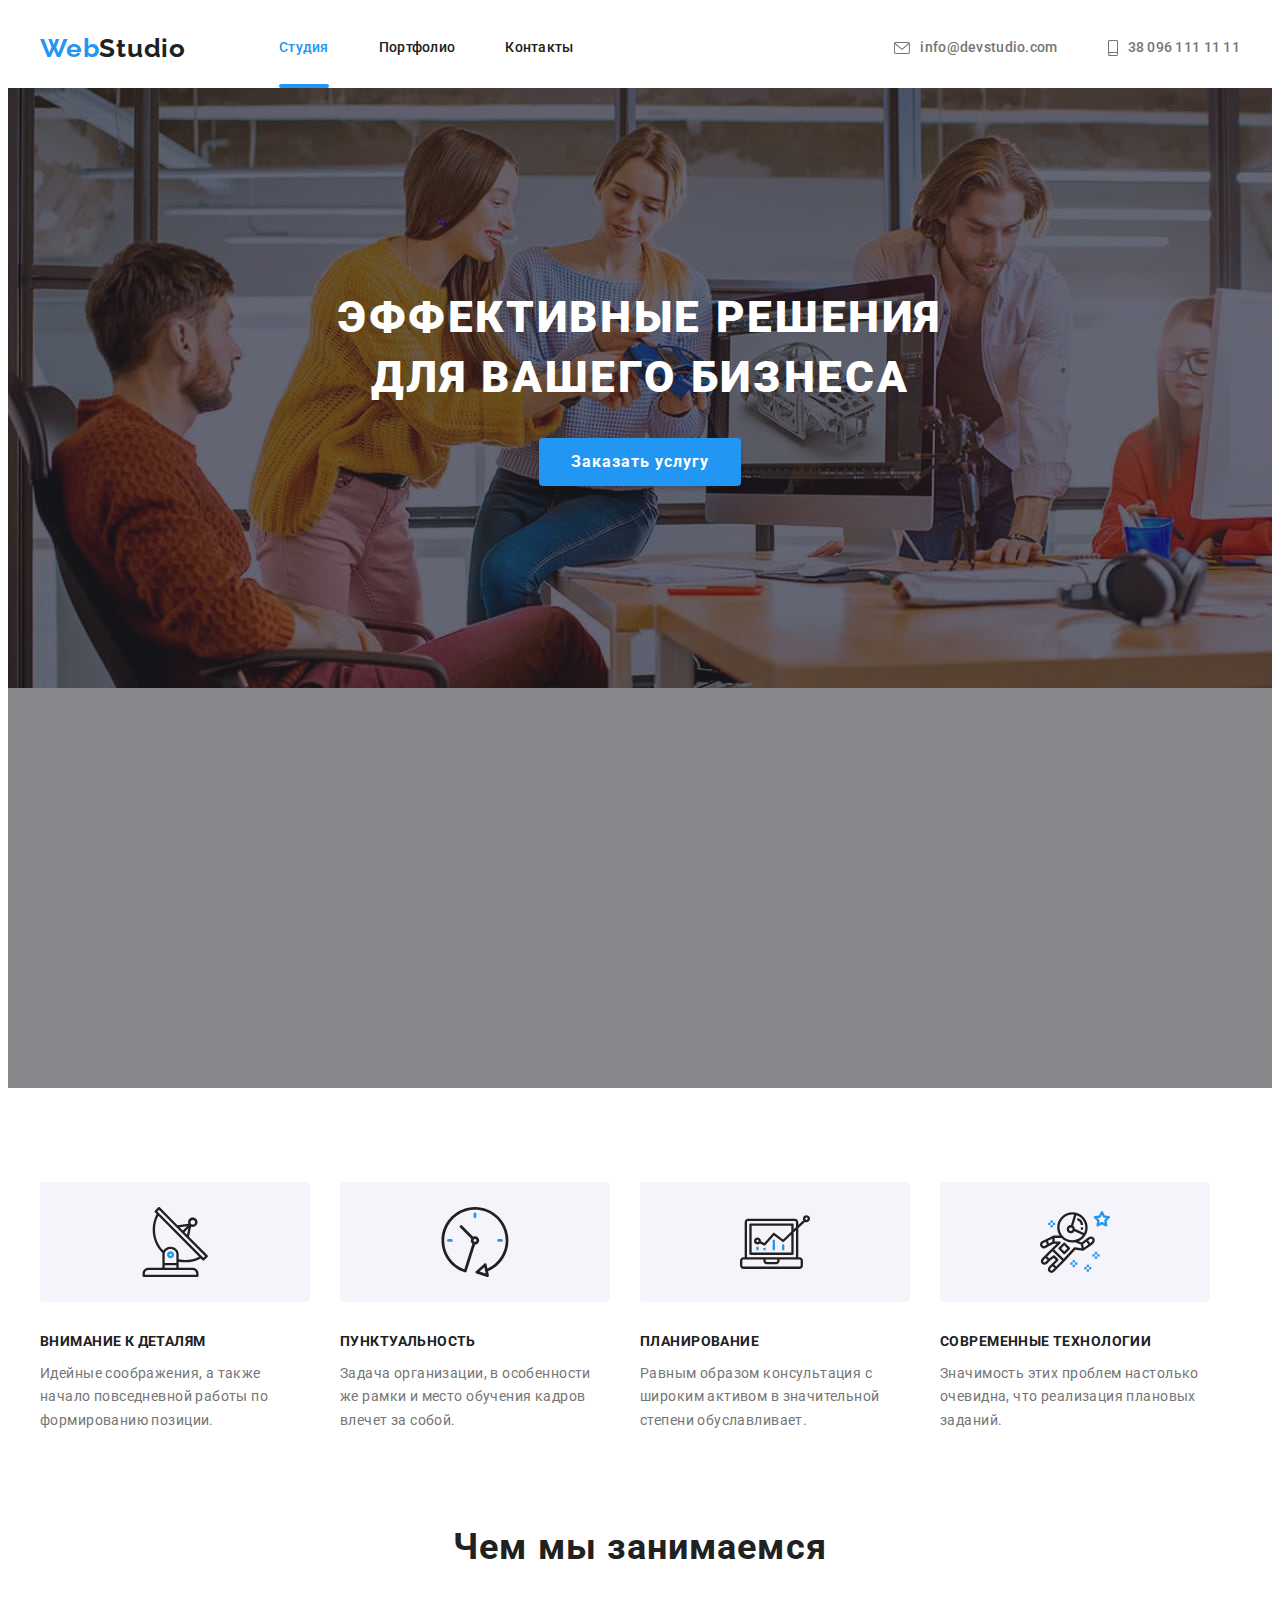
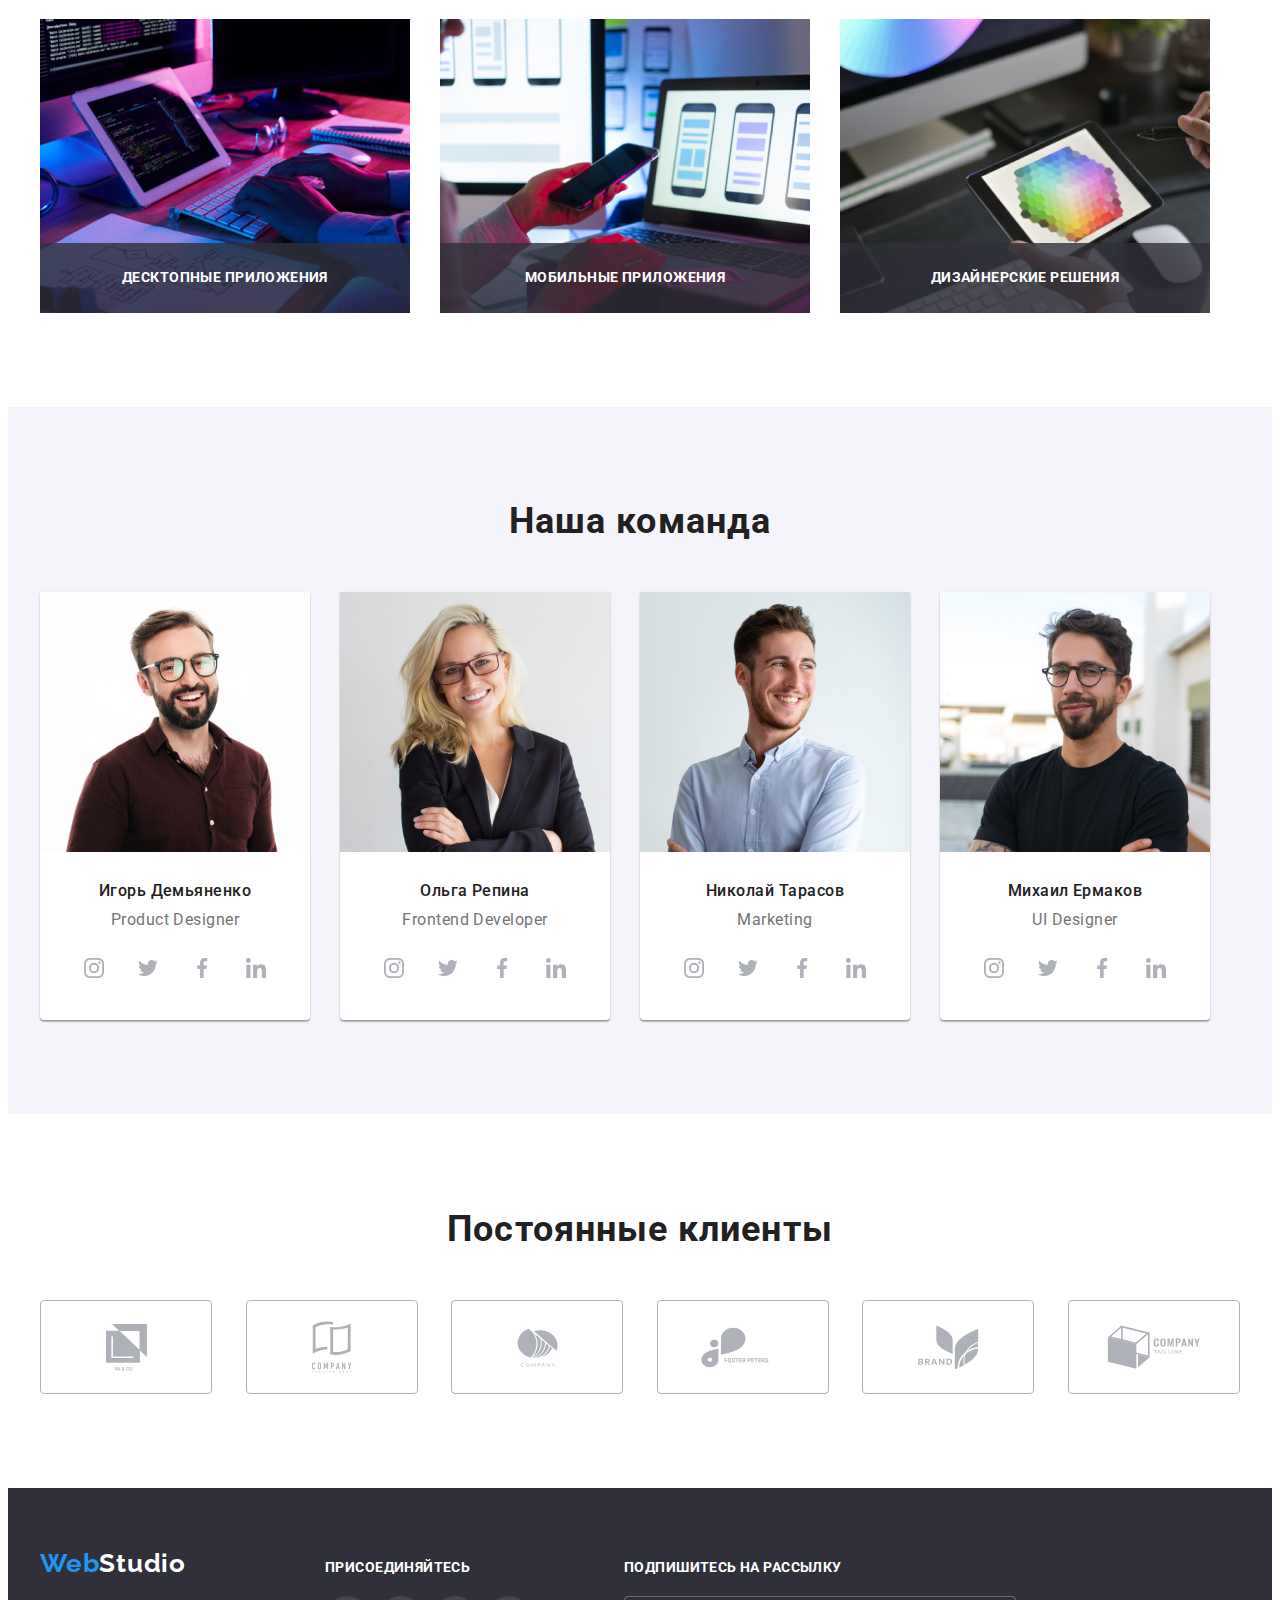
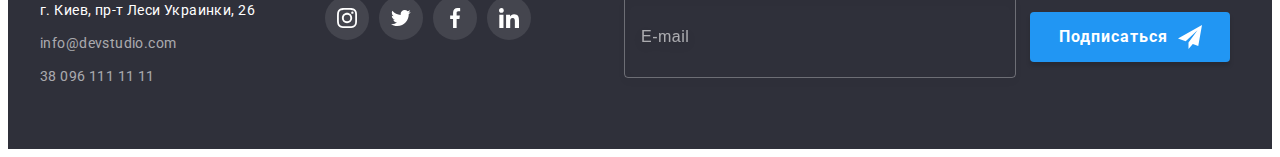
==== commit 538331d8: "перевел в sass секцию героя" ====
--- a/index.html
+++ b/index.html
@@ -55,7 +55,7 @@
         <section class="hero">
           <!--  Разметка героя-->
           <div class="container">
-          <h1 class="title-hero">
+          <h1 class="hero__title">
             Эффективные решения<br />
             для вашего бизнеса
           </h1>
--- a/css/main.min.css
+++ b/css/main.min.css
@@ -1,2 +1,2 @@
-:root{--akcent-color: #2196f3;--second-color: #757575;--background: #f5f4fa;--white-color: #ffffff;--gradient: rgba(47, 48, 58, 0.4);--kubik: 250ms cubic-bezier(0.4, 0, 0.2, 1)}.header__nav-main,.header__kontakt{display:-webkit-box;display:-ms-flexbox;display:flex;-webkit-box-align:center;-ms-flex-align:center;align-items:center}.header__pf-list,.header__kontakt{font-weight:500;font-size:14px;line-height:1.14}body{background-color:#ffffff;color:#212121;font-family:Roboto, sans-serif}img{display:block}.container-h{width:1200px;padding:0 15px;margin-left:auto;margin-right:auto}.container{width:1200px;padding:0 15px;margin-left:auto;margin-right:auto}.header__logo{font-family:Raleway;font-weight:700;font-size:26px;line-height:1.19;letter-spacing:0.03em;text-decoration:none;color:#212121}.header__logo span{color:var(--akcent-color)}.header__pf-list{display:-webkit-box;display:-ms-flexbox;display:flex;margin-left:93px;margin-top:0;margin-bottom:0;padding:0;letter-spacing:0.02em;list-style:none}.header__pf-list .header__list:not(:last-child){margin-right:50px}.header__link{display:block;text-decoration:none;list-style:none;color:#212121;padding-top:32px;padding-bottom:32px;-webkit-transition:color 250ms cubic-bezier(0.4, 0, 0.2, 1);transition:color 250ms cubic-bezier(0.4, 0, 0.2, 1)}.header__link.header--current{position:relative;color:var(--akcent-color);text-decoration:none}.header__link.header--current::after{content:"";display:block;position:absolute;width:100%;height:4px;bottom:0;background:var(--akcent-color);border-radius:2px}.header__link:hover,.header__link:focus{color:var(--akcent-color)}.header__kontakt{text-decoration:none;color:var(--second-color);font-family:Roboto;letter-spacing:0.02em;-webkit-transition:color var(--kubik),fill var(--kubik);transition:color var(--kubik),fill var(--kubik)}.header__kontakt-icon{margin-right:10px;fill:currentColor}.header__kontakt:hover,.header__kontakt:focus{color:var(--akcent-color);fill:var(--akcent-color)}.header__kontakt:not(:last-child){margin-right:50px}.header__nav-flex{display:-webkit-box;display:-ms-flexbox;display:flex;margin-left:auto}.hero{max-width:1600px;height:600px;margin-left:auto;margin-right:auto;padding-top:200px;padding-bottom:200px;background-color:#c4c4c4;background-image:-webkit-gradient(linear, left top, right top, from(rgba(47,48,58,0.4)), to(rgba(47,48,58,0.4))),url(../images/team-dream.jpg);background-image:linear-gradient(to right, rgba(47,48,58,0.4), rgba(47,48,58,0.4)),url(../images/team-dream.jpg);background-size:auto;background-repeat:no-repeat;text-align:center}.title-hero{font-weight:900;font-size:44px;line-height:1.36;text-align:center;letter-spacing:0.06em;text-transform:uppercase;color:var(--white-color);margin:0 auto;margin-bottom:30px}.button-hero{color:var(--white-color);background:var(--akcent-color);font-family:Roboto;font-weight:700;font-size:16px;line-height:1.8;letter-spacing:0.06em;-webkit-box-shadow:0px 4px 4px rgba(0,0,0,0.15);box-shadow:0px 4px 4px rgba(0,0,0,0.15);border-radius:4px;cursor:pointer;padding:10px 32px;-webkit-transition:background-color 250ms cubic-bezier(0.4, 0, 0.2, 1);transition:background-color 250ms cubic-bezier(0.4, 0, 0.2, 1)}.button-hero:hover,.button-hero:focus{background-color:#188ce8}.thumb{width:270px;height:120px;border-radius:4px;margin-bottom:30px;background-color:#f5f4fa;-webkit-box-pack:center;-ms-flex-pack:center;justify-content:center;-webkit-box-align:center;-ms-flex-align:center;align-items:center;display:-webkit-box;display:-ms-flexbox;display:flex}.featurs-title{font-weight:700;font-size:14px;line-height:1.4;letter-spacing:0.03em;text-transform:uppercase;margin-top:0;margin-bottom:10px}.featurs{padding-bottom:94px;padding-top:94px}.disc-featurs{font-size:14px;line-height:1.7;letter-spacing:0.03em;color:var(--second-color);margin-top:0;margin-bottom:0}.featurs-list{display:-webkit-box;display:-ms-flexbox;display:flex;-ms-flex-wrap:wrap;flex-wrap:wrap;margin:0;list-style:none;padding:0}.featurs-list .item{width:270px}.featurs-list .item:not(:last-child){margin-right:30px}.title-section{font-weight:700;font-size:36px;line-height:1.16;text-align:center;letter-spacing:0.03em;margin-top:0;margin-bottom:50px}.our-team .title-section{padding-top:94px}.makes{padding-bottom:94px}.list-img{list-style:none;display:-webkit-box;display:-ms-flexbox;display:flex;margin:0;padding-left:0}.list-img .item-img:not(:last-child){margin-right:30px}.desc-doit{position:relative;width:370px}.doit-info{position:absolute;bottom:0;width:100%;padding-top:27px;padding-bottom:27px;font-weight:700;font-size:14px;line-height:1.14;text-align:center;letter-spacing:0.03em;text-transform:uppercase;color:#ffffff;background-color:rgba(47,48,58,0.8)}.our-team{padding-top:94px;padding-bottom:94px;background:#f5f4fa}.li-team{background-color:var(--white-color);width:270px;-webkit-box-shadow:0px 1px 3px rgba(0,0,0,0.12),0px 1px 1px rgba(0,0,0,0.14),0px 2px 1px rgba(0,0,0,0.2);box-shadow:0px 1px 3px rgba(0,0,0,0.12),0px 1px 1px rgba(0,0,0,0.14),0px 2px 1px rgba(0,0,0,0.2);border-radius:0px 0px 4px 4px}.list-img .li-team:not(:last-child){margin-right:30px}.our-team .title-section{padding:0}.title-team{font-weight:500;font-size:16px;line-height:1.18;letter-spacing:0.03em;margin:0;margin-bottom:10px;text-align:center}.disc-team{font-size:16px;line-height:1.18;letter-spacing:0.03em;color:var(--second-color);margin:0;margin-bottom:16px;text-align:center}.li-team .disc{padding-top:30px;padding-bottom:30px}.team-link{display:-webkit-box;display:-ms-flexbox;display:flex;list-style:none;-webkit-box-pack:center;-ms-flex-pack:center;justify-content:center;-webkit-box-align:center;-ms-flex-align:center;align-items:center;cursor:pointer}.link-icon-team{display:-webkit-box;display:-ms-flexbox;display:flex;width:44px;height:44px;border-radius:50%;background-color:rgba(255,255,255,0.1);-webkit-box-pack:center;-ms-flex-pack:center;justify-content:center;-webkit-box-align:center;-ms-flex-align:center;align-items:center;fill:#afb1b8;-webkit-transition:background-color 250ms cubic-bezier(0.4, 0, 0.2, 1),fill 250ms cubic-bezier(0.4, 0, 0.2, 1);transition:background-color 250ms cubic-bezier(0.4, 0, 0.2, 1),fill 250ms cubic-bezier(0.4, 0, 0.2, 1)}.team-list{padding:0;margin:0;display:-webkit-box;display:-ms-flexbox;display:flex;-webkit-box-pack:center;-ms-flex-pack:center;justify-content:center}.team-link:not(:last-child){margin-right:10px}.link-icon-team:hover,.link-icon-team:focus{background-color:var(--akcent-color);fill:var(--white-color);stroke:transparent}.client-often{padding-top:94px;padding-bottom:94px}.title-client{margin:0;margin-bottom:50px;font-weight:700;font-size:36px;line-height:1.17;text-align:center;letter-spacing:0.03em}.list-client{display:-webkit-box;display:-ms-flexbox;display:flex;margin:0;padding:0;-webkit-box-pack:justify;-ms-flex-pack:justify;justify-content:space-between}.icon-client{-webkit-box-pack:center;-ms-flex-pack:center;justify-content:center;display:-webkit-box;display:-ms-flexbox;display:flex;-webkit-box-align:center;-ms-flex-align:center;align-items:center;text-align:center;list-style:none}.icon-client a{-webkit-box-pack:center;-ms-flex-pack:center;justify-content:center;-webkit-box-align:center;-ms-flex-align:center;align-items:center;display:-webkit-box;display:-ms-flexbox;display:flex;width:170px;height:92px;fill:#afb1b8;border-radius:4px;border:1px solid #afb1b8;-webkit-transition:border 250ms cubic-bezier(0.4, 0, 0.2, 1),fill 250ms cubic-bezier(0.4, 0, 0.2, 1);transition:border 250ms cubic-bezier(0.4, 0, 0.2, 1),fill 250ms cubic-bezier(0.4, 0, 0.2, 1)}.icon-client a:hover,.icon-client a:focus{fill:var(--akcent-color);stroke:transparent;border:1px solid var(--akcent-color)}.otstup{margin-right:70px}.address{font-size:14px;line-height:1.7;letter-spacing:0.03em;color:#ffffff;font-style:normal;margin-top:20px;margin-bottom:9px}.address-kontakt{display:inline}.info{display:-webkit-inline-box;display:-ms-inline-flexbox;display:inline-flex}.footer{background:#2f303a;padding-top:60px;padding-bottom:60px}.info{text-decoration:none;font-size:14px;line-height:1.7;letter-spacing:0.03em;color:rgba(255,255,255,0.6);font-style:normal;-webkit-transition:color 250ms cubic-bezier(0.4, 0, 0.2, 1);transition:color 250ms cubic-bezier(0.4, 0, 0.2, 1)}.info:hover,.info:focus{color:var(--akcent-color)}.info:first-child{display:inline-block;margin-bottom:9px}.logo-footer{font-family:Raleway;font-weight:700;font-size:26px;line-height:1.2;letter-spacing:0.03em;text-decoration:none;color:#ffffff}.logo-footer span{color:var(--akcent-color)}.footer-flex{display:-webkit-box;display:-ms-flexbox;display:flex;-webkit-box-orient:vertical;-webkit-box-direction:normal;-ms-flex-direction:column;flex-direction:column;padding-top:12px;margin-right:93px}.right-flex{display:-webkit-box;display:-ms-flexbox;display:flex}.push-net{padding:0;margin:0;margin-bottom:20px;font-weight:700;font-size:14px;line-height:1.14;letter-spacing:0.03em;text-transform:uppercase;color:#ffffff}.footer-link{display:-webkit-box;display:-ms-flexbox;display:flex;list-style:none;-webkit-box-pack:center;-ms-flex-pack:center;justify-content:center;-webkit-box-align:center;-ms-flex-align:center;align-items:center;cursor:pointer}.link-icon{display:-webkit-box;display:-ms-flexbox;display:flex;width:44px;height:44px;border-radius:50%;background-color:rgba(255,255,255,0.1);-webkit-box-pack:center;-ms-flex-pack:center;justify-content:center;-webkit-box-align:center;-ms-flex-align:center;align-items:center;-webkit-transition:background-color 250ms cubic-bezier(0.4, 0, 0.2, 1);transition:background-color 250ms cubic-bezier(0.4, 0, 0.2, 1)}.footer-list{padding:0;margin:0;display:-webkit-box;display:-ms-flexbox;display:flex;-webkit-box-pack:start;-ms-flex-pack:start;justify-content:flex-start}.footer-link:not(:last-child){margin-right:10px}.link-svg{fill:var(--white-color)}.link-icon:hover,.link-icon:focus{background-color:var(--akcent-color)}.subscribe{display:-webkit-box;display:-ms-flexbox;display:flex;-webkit-box-orient:vertical;-webkit-box-direction:normal;-ms-flex-direction:column;flex-direction:column;padding-top:12px}.sign-up{margin-bottom:20px;color:var(--white-color);font-weight:700;font-size:14px;line-height:1.14;letter-spacing:0.03em;text-transform:uppercase}.sign-up-button{display:-webkit-inline-box;display:-ms-inline-flexbox;display:inline-flex;-webkit-box-align:center;-ms-flex-align:center;align-items:center;padding:10px 28px 10px 29px;color:var(--white-color);background-color:var(--akcent-color);-webkit-box-shadow:0px 4px 4px rgba(0,0,0,0.15);box-shadow:0px 4px 4px rgba(0,0,0,0.15);border-radius:4px;border:none;font-family:Roboto;font-weight:700;font-size:16px;line-height:30px;text-align:center;letter-spacing:0.06em;cursor:pointer}.put-sign{width:358px;height:50px;margin-right:10px;padding:15px 16px;color:var(--white-color);background-color:transparent;border:1px solid rgba(255,255,255,0.3);-webkit-filter:drop-shadow(0px 4px 4px rgba(0,0,0,0.15));filter:drop-shadow(0px 4px 4px rgba(0,0,0,0.15));border-radius:4px;-webkit-transition:border 250ms cubic-bezier(0.4, 0, 0.2, 1);transition:border 250ms cubic-bezier(0.4, 0, 0.2, 1)}.put-sign::-webkit-input-placeholder{color:rgba(255,255,255,0.6);font-weight:400;font-size:16px;line-height:1.25;letter-spacing:0.03em}.put-sign:-ms-input-placeholder{color:rgba(255,255,255,0.6);font-weight:400;font-size:16px;line-height:1.25;letter-spacing:0.03em}.put-sign::-ms-input-placeholder{color:rgba(255,255,255,0.6);font-weight:400;font-size:16px;line-height:1.25;letter-spacing:0.03em}.put-sign::placeholder{color:rgba(255,255,255,0.6);font-weight:400;font-size:16px;line-height:1.25;letter-spacing:0.03em}.put-sign:focus{border:1px solid var(--akcent-color);outline:none}.send-svg{margin-left:10px}.backdrop{position:fixed;width:100%;height:100%;top:0;left:0;background:rgba(0,0,0,0.2);opacity:1;-webkit-transition:opacity 250ms cubic-bezier(0.4, 0, 0.2, 1);transition:opacity 250ms cubic-bezier(0.4, 0, 0.2, 1)}.backdrop.is-hidden{opacity:0;pointer-events:none}.backdrop.is-hidden .zakaz{-webkit-transform:translate(-50%, -50%) scale(0.9);transform:translate(-50%, -50%) scale(0.9);-webkit-transition:-webkit-transform 250ms cubic-bezier(0.4, 0, 0.2, 1);transition:-webkit-transform 250ms cubic-bezier(0.4, 0, 0.2, 1);transition:transform 250ms cubic-bezier(0.4, 0, 0.2, 1);transition:transform 250ms cubic-bezier(0.4, 0, 0.2, 1), -webkit-transform 250ms cubic-bezier(0.4, 0, 0.2, 1)}.zakaz{position:absolute;left:50%;top:50%;-webkit-transform:translate(-50%, -50%) scale(1);transform:translate(-50%, -50%) scale(1);-webkit-transition:-webkit-transform 250ms cubic-bezier(0.4, 0, 0.2, 1);transition:-webkit-transform 250ms cubic-bezier(0.4, 0, 0.2, 1);transition:transform 250ms cubic-bezier(0.4, 0, 0.2, 1);transition:transform 250ms cubic-bezier(0.4, 0, 0.2, 1), -webkit-transform 250ms cubic-bezier(0.4, 0, 0.2, 1);min-width:528px;min-height:581px;background-color:var(--white-color);-webkit-box-shadow:0px 1px 3px rgba(0,0,0,0.12),0px 1px 1px rgba(0,0,0,0.14),0px 2px 1px rgba(0,0,0,0.2);box-shadow:0px 1px 3px rgba(0,0,0,0.12),0px 1px 1px rgba(0,0,0,0.14),0px 2px 1px rgba(0,0,0,0.2);border-radius:4px}.close{width:30px;height:30px;display:-webkit-box;display:-ms-flexbox;display:flex;-webkit-box-pack:center;-ms-flex-pack:center;justify-content:center;-webkit-box-align:center;-ms-flex-align:center;align-items:center;margin-right:8px;margin-top:8px;margin-left:auto;margin-bottom:auto;color:#000000;background-color:var(--white-color);border:1px solid rgba(0,0,0,0.1);border-radius:50%;cursor:pointer;padding:0;-webkit-transition:fill 250ms cubic-bezier(0.4, 0, 0.2, 1);transition:fill 250ms cubic-bezier(0.4, 0, 0.2, 1)}.close:hover{fill:var(--akcent-color)}.order-form{display:-webkit-box;display:-ms-flexbox;display:flex;-webkit-box-orient:vertical;-webkit-box-direction:normal;-ms-flex-direction:column;flex-direction:column;margin:2px 40px 40px 40px}.list-form{margin:0;padding:0;list-style:none;display:-webkit-box;display:-ms-flexbox;display:flex;-webkit-box-orient:vertical;-webkit-box-direction:normal;-ms-flex-direction:column;flex-direction:column}.list-input{display:-webkit-box;display:-ms-flexbox;display:flex;-webkit-box-orient:vertical;-webkit-box-direction:normal;-ms-flex-direction:column;flex-direction:column}.inside-svg{position:relative}.list-input svg{position:absolute;top:14px;left:15px}.title-modal{margin:0;margin-bottom:12px;color:#212121;font-weight:700;font-size:20px;line-height:1.15;text-align:center;letter-spacing:0.03em}.label-order{margin-bottom:4px;color:var(--second-color);font-weight:400;font-size:12px;line-height:1.16;letter-spacing:0.01em}.list-input:not(:last-child){margin-bottom:10px}.list-input:last-child{margin-bottom:20px}.input-order{padding-left:28px;width:448px;height:40px;border:1px solid rgba(33,33,33,0.2);border-radius:4px;-webkit-transition:border 250ms cubic-bezier(0.4, 0, 0.2, 1);transition:border 250ms cubic-bezier(0.4, 0, 0.2, 1)}li:nth-of-type(3) .input-order{padding-left:30px}li:last-child .input-order{width:448px;height:120px;padding:12px 16px;resize:none;border:1px solid rgba(33,33,33,0.2);border-radius:4px}.input-order:focus{border:1px solid var(--akcent-color);outline:none}.input-order+svg{fill:currentColor;-webkit-transition:fill 250ms cubic-bezier(0.4, 0, 0.2, 1);transition:fill 250ms cubic-bezier(0.4, 0, 0.2, 1)}.input-order:focus+svg{fill:var(--akcent-color);-webkit-transition:fill 250ms cubic-bezier(0.4, 0, 0.2, 1);transition:fill 250ms cubic-bezier(0.4, 0, 0.2, 1)}li:last-child .input-order:focus{outline:none;border:1px solid var(--akcent-color)}.accept{display:inline-block;margin-bottom:30px;font-size:14px;line-height:1.71;letter-spacing:0.03em;color:#757575}.accept a{position:relative;color:var(--akcent-color);text-decoration:none}.accept a>span{position:absolute;width:100%;bottom:10%;left:0;border-bottom:1px solid var(--akcent-color)}.order-button{display:-webkit-box;display:-ms-flexbox;display:flex;margin:0 auto;padding:10px 55px 10px 56px;border:none;color:var(--white-color);font-family:Roboto;font-weight:700;font-size:16px;line-height:1.87;text-align:center;letter-spacing:0.06em;cursor:pointer;background-color:var(--akcent-color);-webkit-box-shadow:0px 4px 4px rgba(0,0,0,0.15);box-shadow:0px 4px 4px rgba(0,0,0,0.15);border-radius:4px}.accept [type="checkbox"]{-webkit-appearance:none;-moz-appearance:none;appearance:none}.icon-yes{margin-right:7px;width:16px;height:15px;display:-webkit-inline-box;display:-ms-inline-flexbox;display:inline-flex;-webkit-box-pack:center;-ms-flex-pack:center;justify-content:center;-webkit-box-align:center;-ms-flex-align:center;align-items:center;padding:4px 2px 3px 3px;background-color:var(--white-color);border-radius:2px;border:2px solid #212121;background-origin:border-box;-webkit-transition:background-color 250ms cubic-bezier(0.4, 0, 0.2, 1),border 250ms cubic-bezier(0.4, 0, 0.2, 1);transition:background-color 250ms cubic-bezier(0.4, 0, 0.2, 1),border 250ms cubic-bezier(0.4, 0, 0.2, 1)}.accept [type="checkbox"]:checked+.icon-yes{background-color:var(--akcent-color);border:var(--akcent-color)}
+:root{--akcent-color: #2196f3;--second-color: #757575;--background: #f5f4fa;--white-color: #ffffff;--gradient: rgba(47, 48, 58, 0.4);--kubik: 250ms cubic-bezier(0.4, 0, 0.2, 1)}.header__nav-main,.header__kontakt{display:-webkit-box;display:-ms-flexbox;display:flex;-webkit-box-align:center;-ms-flex-align:center;align-items:center}.header__pf-list,.header__kontakt{font-weight:500;font-size:14px;line-height:1.14}.hero{margin-right:auto;margin-left:auto}body{background-color:#ffffff;color:#212121;font-family:Roboto, sans-serif}img{display:block}.container-h{width:1200px;padding:0 15px;margin-left:auto;margin-right:auto}.container{width:1200px;padding:0 15px;margin-left:auto;margin-right:auto}.header__logo{font-family:Raleway;font-weight:700;font-size:26px;line-height:1.19;letter-spacing:0.03em;text-decoration:none;color:#212121}.header__logo span{color:var(--akcent-color)}.header__pf-list{display:-webkit-box;display:-ms-flexbox;display:flex;margin-left:93px;margin-top:0;margin-bottom:0;padding:0;letter-spacing:0.02em;list-style:none}.header__pf-list .header__list:not(:last-child){margin-right:50px}.header__link{display:block;text-decoration:none;list-style:none;color:#212121;padding-top:32px;padding-bottom:32px;-webkit-transition:color 250ms cubic-bezier(0.4, 0, 0.2, 1);transition:color 250ms cubic-bezier(0.4, 0, 0.2, 1)}.header__link.header--current{position:relative;color:var(--akcent-color);text-decoration:none}.header__link.header--current::after{content:"";display:block;position:absolute;width:100%;height:4px;bottom:0;background:var(--akcent-color);border-radius:2px}.header__link:hover,.header__link:focus{color:var(--akcent-color)}.header__kontakt{text-decoration:none;color:var(--second-color);font-family:Roboto;letter-spacing:0.02em;-webkit-transition:color var(--kubik),fill var(--kubik);transition:color var(--kubik),fill var(--kubik)}.header__kontakt-icon{margin-right:10px;fill:currentColor}.header__kontakt:hover,.header__kontakt:focus{color:var(--akcent-color);fill:var(--akcent-color)}.header__kontakt:not(:last-child){margin-right:50px}.header__nav-flex{display:-webkit-box;display:-ms-flexbox;display:flex;margin-left:auto}.hero{max-width:1600px;height:600px;padding-top:200px;padding-bottom:200px;background-color:#c4c4c4;background-image:-webkit-gradient(linear, left top, right top, from(rgba(47,48,58,0.4)), to(rgba(47,48,58,0.4))),url(../images/team-dream.jpg);background-image:linear-gradient(to right, rgba(47,48,58,0.4), rgba(47,48,58,0.4)),url(../images/team-dream.jpg);background-size:auto;background-repeat:no-repeat;text-align:center}.hero__title{font-weight:900;font-size:44px;line-height:1.36;text-align:center;letter-spacing:0.06em;text-transform:uppercase;color:var(--white-color);margin:0 auto;margin-bottom:30px}.button-hero{color:var(--white-color);background-color:var(--akcent-color);font-family:Roboto;font-weight:700;font-size:16px;line-height:1.8;letter-spacing:0.06em;-webkit-box-shadow:0px 4px 4px rgba(0,0,0,0.15);box-shadow:0px 4px 4px rgba(0,0,0,0.15);border-radius:4px;cursor:pointer;padding:10px 32px;-webkit-transition:background-color var(--kubik);transition:background-color var(--kubik);border:0}.button-hero:hover,.button-hero:focus{background-color:#188ce8}.thumb{width:270px;height:120px;border-radius:4px;margin-bottom:30px;background-color:#f5f4fa;-webkit-box-pack:center;-ms-flex-pack:center;justify-content:center;-webkit-box-align:center;-ms-flex-align:center;align-items:center;display:-webkit-box;display:-ms-flexbox;display:flex}.featurs-title{font-weight:700;font-size:14px;line-height:1.4;letter-spacing:0.03em;text-transform:uppercase;margin-top:0;margin-bottom:10px}.featurs{padding-bottom:94px;padding-top:94px}.disc-featurs{font-size:14px;line-height:1.7;letter-spacing:0.03em;color:var(--second-color);margin-top:0;margin-bottom:0}.featurs-list{display:-webkit-box;display:-ms-flexbox;display:flex;-ms-flex-wrap:wrap;flex-wrap:wrap;margin:0;list-style:none;padding:0}.featurs-list .item{width:270px}.featurs-list .item:not(:last-child){margin-right:30px}.title-section{font-weight:700;font-size:36px;line-height:1.16;text-align:center;letter-spacing:0.03em;margin-top:0;margin-bottom:50px}.our-team .title-section{padding-top:94px}.makes{padding-bottom:94px}.list-img{list-style:none;display:-webkit-box;display:-ms-flexbox;display:flex;margin:0;padding-left:0}.list-img .item-img:not(:last-child){margin-right:30px}.desc-doit{position:relative;width:370px}.doit-info{position:absolute;bottom:0;width:100%;padding-top:27px;padding-bottom:27px;font-weight:700;font-size:14px;line-height:1.14;text-align:center;letter-spacing:0.03em;text-transform:uppercase;color:#ffffff;background-color:rgba(47,48,58,0.8)}.our-team{padding-top:94px;padding-bottom:94px;background:#f5f4fa}.li-team{background-color:var(--white-color);width:270px;-webkit-box-shadow:0px 1px 3px rgba(0,0,0,0.12),0px 1px 1px rgba(0,0,0,0.14),0px 2px 1px rgba(0,0,0,0.2);box-shadow:0px 1px 3px rgba(0,0,0,0.12),0px 1px 1px rgba(0,0,0,0.14),0px 2px 1px rgba(0,0,0,0.2);border-radius:0px 0px 4px 4px}.list-img .li-team:not(:last-child){margin-right:30px}.our-team .title-section{padding:0}.title-team{font-weight:500;font-size:16px;line-height:1.18;letter-spacing:0.03em;margin:0;margin-bottom:10px;text-align:center}.disc-team{font-size:16px;line-height:1.18;letter-spacing:0.03em;color:var(--second-color);margin:0;margin-bottom:16px;text-align:center}.li-team .disc{padding-top:30px;padding-bottom:30px}.team-link{display:-webkit-box;display:-ms-flexbox;display:flex;list-style:none;-webkit-box-pack:center;-ms-flex-pack:center;justify-content:center;-webkit-box-align:center;-ms-flex-align:center;align-items:center;cursor:pointer}.link-icon-team{display:-webkit-box;display:-ms-flexbox;display:flex;width:44px;height:44px;border-radius:50%;background-color:rgba(255,255,255,0.1);-webkit-box-pack:center;-ms-flex-pack:center;justify-content:center;-webkit-box-align:center;-ms-flex-align:center;align-items:center;fill:#afb1b8;-webkit-transition:background-color 250ms cubic-bezier(0.4, 0, 0.2, 1),fill 250ms cubic-bezier(0.4, 0, 0.2, 1);transition:background-color 250ms cubic-bezier(0.4, 0, 0.2, 1),fill 250ms cubic-bezier(0.4, 0, 0.2, 1)}.team-list{padding:0;margin:0;display:-webkit-box;display:-ms-flexbox;display:flex;-webkit-box-pack:center;-ms-flex-pack:center;justify-content:center}.team-link:not(:last-child){margin-right:10px}.link-icon-team:hover,.link-icon-team:focus{background-color:var(--akcent-color);fill:var(--white-color);stroke:transparent}.client-often{padding-top:94px;padding-bottom:94px}.title-client{margin:0;margin-bottom:50px;font-weight:700;font-size:36px;line-height:1.17;text-align:center;letter-spacing:0.03em}.list-client{display:-webkit-box;display:-ms-flexbox;display:flex;margin:0;padding:0;-webkit-box-pack:justify;-ms-flex-pack:justify;justify-content:space-between}.icon-client{-webkit-box-pack:center;-ms-flex-pack:center;justify-content:center;display:-webkit-box;display:-ms-flexbox;display:flex;-webkit-box-align:center;-ms-flex-align:center;align-items:center;text-align:center;list-style:none}.icon-client a{-webkit-box-pack:center;-ms-flex-pack:center;justify-content:center;-webkit-box-align:center;-ms-flex-align:center;align-items:center;display:-webkit-box;display:-ms-flexbox;display:flex;width:170px;height:92px;fill:#afb1b8;border-radius:4px;border:1px solid #afb1b8;-webkit-transition:border 250ms cubic-bezier(0.4, 0, 0.2, 1),fill 250ms cubic-bezier(0.4, 0, 0.2, 1);transition:border 250ms cubic-bezier(0.4, 0, 0.2, 1),fill 250ms cubic-bezier(0.4, 0, 0.2, 1)}.icon-client a:hover,.icon-client a:focus{fill:var(--akcent-color);stroke:transparent;border:1px solid var(--akcent-color)}.otstup{margin-right:70px}.address{font-size:14px;line-height:1.7;letter-spacing:0.03em;color:#ffffff;font-style:normal;margin-top:20px;margin-bottom:9px}.address-kontakt{display:inline}.info{display:-webkit-inline-box;display:-ms-inline-flexbox;display:inline-flex}.footer{background:#2f303a;padding-top:60px;padding-bottom:60px}.info{text-decoration:none;font-size:14px;line-height:1.7;letter-spacing:0.03em;color:rgba(255,255,255,0.6);font-style:normal;-webkit-transition:color 250ms cubic-bezier(0.4, 0, 0.2, 1);transition:color 250ms cubic-bezier(0.4, 0, 0.2, 1)}.info:hover,.info:focus{color:var(--akcent-color)}.info:first-child{display:inline-block;margin-bottom:9px}.logo-footer{font-family:Raleway;font-weight:700;font-size:26px;line-height:1.2;letter-spacing:0.03em;text-decoration:none;color:#ffffff}.logo-footer span{color:var(--akcent-color)}.footer-flex{display:-webkit-box;display:-ms-flexbox;display:flex;-webkit-box-orient:vertical;-webkit-box-direction:normal;-ms-flex-direction:column;flex-direction:column;padding-top:12px;margin-right:93px}.right-flex{display:-webkit-box;display:-ms-flexbox;display:flex}.push-net{padding:0;margin:0;margin-bottom:20px;font-weight:700;font-size:14px;line-height:1.14;letter-spacing:0.03em;text-transform:uppercase;color:#ffffff}.footer-link{display:-webkit-box;display:-ms-flexbox;display:flex;list-style:none;-webkit-box-pack:center;-ms-flex-pack:center;justify-content:center;-webkit-box-align:center;-ms-flex-align:center;align-items:center;cursor:pointer}.link-icon{display:-webkit-box;display:-ms-flexbox;display:flex;width:44px;height:44px;border-radius:50%;background-color:rgba(255,255,255,0.1);-webkit-box-pack:center;-ms-flex-pack:center;justify-content:center;-webkit-box-align:center;-ms-flex-align:center;align-items:center;-webkit-transition:background-color 250ms cubic-bezier(0.4, 0, 0.2, 1);transition:background-color 250ms cubic-bezier(0.4, 0, 0.2, 1)}.footer-list{padding:0;margin:0;display:-webkit-box;display:-ms-flexbox;display:flex;-webkit-box-pack:start;-ms-flex-pack:start;justify-content:flex-start}.footer-link:not(:last-child){margin-right:10px}.link-svg{fill:var(--white-color)}.link-icon:hover,.link-icon:focus{background-color:var(--akcent-color)}.subscribe{display:-webkit-box;display:-ms-flexbox;display:flex;-webkit-box-orient:vertical;-webkit-box-direction:normal;-ms-flex-direction:column;flex-direction:column;padding-top:12px}.sign-up{margin-bottom:20px;color:var(--white-color);font-weight:700;font-size:14px;line-height:1.14;letter-spacing:0.03em;text-transform:uppercase}.sign-up-button{display:-webkit-inline-box;display:-ms-inline-flexbox;display:inline-flex;-webkit-box-align:center;-ms-flex-align:center;align-items:center;padding:10px 28px 10px 29px;color:var(--white-color);background-color:var(--akcent-color);-webkit-box-shadow:0px 4px 4px rgba(0,0,0,0.15);box-shadow:0px 4px 4px rgba(0,0,0,0.15);border-radius:4px;border:none;font-family:Roboto;font-weight:700;font-size:16px;line-height:30px;text-align:center;letter-spacing:0.06em;cursor:pointer}.put-sign{width:358px;height:50px;margin-right:10px;padding:15px 16px;color:var(--white-color);background-color:transparent;border:1px solid rgba(255,255,255,0.3);-webkit-filter:drop-shadow(0px 4px 4px rgba(0,0,0,0.15));filter:drop-shadow(0px 4px 4px rgba(0,0,0,0.15));border-radius:4px;-webkit-transition:border 250ms cubic-bezier(0.4, 0, 0.2, 1);transition:border 250ms cubic-bezier(0.4, 0, 0.2, 1)}.put-sign::-webkit-input-placeholder{color:rgba(255,255,255,0.6);font-weight:400;font-size:16px;line-height:1.25;letter-spacing:0.03em}.put-sign:-ms-input-placeholder{color:rgba(255,255,255,0.6);font-weight:400;font-size:16px;line-height:1.25;letter-spacing:0.03em}.put-sign::-ms-input-placeholder{color:rgba(255,255,255,0.6);font-weight:400;font-size:16px;line-height:1.25;letter-spacing:0.03em}.put-sign::placeholder{color:rgba(255,255,255,0.6);font-weight:400;font-size:16px;line-height:1.25;letter-spacing:0.03em}.put-sign:focus{border:1px solid var(--akcent-color);outline:none}.send-svg{margin-left:10px}.backdrop{position:fixed;width:100%;height:100%;top:0;left:0;background:rgba(0,0,0,0.2);opacity:1;-webkit-transition:opacity 250ms cubic-bezier(0.4, 0, 0.2, 1);transition:opacity 250ms cubic-bezier(0.4, 0, 0.2, 1)}.backdrop.is-hidden{opacity:0;pointer-events:none}.backdrop.is-hidden .zakaz{-webkit-transform:translate(-50%, -50%) scale(0.9);transform:translate(-50%, -50%) scale(0.9);-webkit-transition:-webkit-transform 250ms cubic-bezier(0.4, 0, 0.2, 1);transition:-webkit-transform 250ms cubic-bezier(0.4, 0, 0.2, 1);transition:transform 250ms cubic-bezier(0.4, 0, 0.2, 1);transition:transform 250ms cubic-bezier(0.4, 0, 0.2, 1), -webkit-transform 250ms cubic-bezier(0.4, 0, 0.2, 1)}.zakaz{position:absolute;left:50%;top:50%;-webkit-transform:translate(-50%, -50%) scale(1);transform:translate(-50%, -50%) scale(1);-webkit-transition:-webkit-transform 250ms cubic-bezier(0.4, 0, 0.2, 1);transition:-webkit-transform 250ms cubic-bezier(0.4, 0, 0.2, 1);transition:transform 250ms cubic-bezier(0.4, 0, 0.2, 1);transition:transform 250ms cubic-bezier(0.4, 0, 0.2, 1), -webkit-transform 250ms cubic-bezier(0.4, 0, 0.2, 1);min-width:528px;min-height:581px;background-color:var(--white-color);-webkit-box-shadow:0px 1px 3px rgba(0,0,0,0.12),0px 1px 1px rgba(0,0,0,0.14),0px 2px 1px rgba(0,0,0,0.2);box-shadow:0px 1px 3px rgba(0,0,0,0.12),0px 1px 1px rgba(0,0,0,0.14),0px 2px 1px rgba(0,0,0,0.2);border-radius:4px}.close{width:30px;height:30px;display:-webkit-box;display:-ms-flexbox;display:flex;-webkit-box-pack:center;-ms-flex-pack:center;justify-content:center;-webkit-box-align:center;-ms-flex-align:center;align-items:center;margin-right:8px;margin-top:8px;margin-left:auto;margin-bottom:auto;color:#000000;background-color:var(--white-color);border:1px solid rgba(0,0,0,0.1);border-radius:50%;cursor:pointer;padding:0;-webkit-transition:fill 250ms cubic-bezier(0.4, 0, 0.2, 1);transition:fill 250ms cubic-bezier(0.4, 0, 0.2, 1)}.close:hover{fill:var(--akcent-color)}.order-form{display:-webkit-box;display:-ms-flexbox;display:flex;-webkit-box-orient:vertical;-webkit-box-direction:normal;-ms-flex-direction:column;flex-direction:column;margin:2px 40px 40px 40px}.list-form{margin:0;padding:0;list-style:none;display:-webkit-box;display:-ms-flexbox;display:flex;-webkit-box-orient:vertical;-webkit-box-direction:normal;-ms-flex-direction:column;flex-direction:column}.list-input{display:-webkit-box;display:-ms-flexbox;display:flex;-webkit-box-orient:vertical;-webkit-box-direction:normal;-ms-flex-direction:column;flex-direction:column}.inside-svg{position:relative}.list-input svg{position:absolute;top:14px;left:15px}.title-modal{margin:0;margin-bottom:12px;color:#212121;font-weight:700;font-size:20px;line-height:1.15;text-align:center;letter-spacing:0.03em}.label-order{margin-bottom:4px;color:var(--second-color);font-weight:400;font-size:12px;line-height:1.16;letter-spacing:0.01em}.list-input:not(:last-child){margin-bottom:10px}.list-input:last-child{margin-bottom:20px}.input-order{padding-left:28px;width:448px;height:40px;border:1px solid rgba(33,33,33,0.2);border-radius:4px;-webkit-transition:border 250ms cubic-bezier(0.4, 0, 0.2, 1);transition:border 250ms cubic-bezier(0.4, 0, 0.2, 1)}li:nth-of-type(3) .input-order{padding-left:30px}li:last-child .input-order{width:448px;height:120px;padding:12px 16px;resize:none;border:1px solid rgba(33,33,33,0.2);border-radius:4px}.input-order:focus{border:1px solid var(--akcent-color);outline:none}.input-order+svg{fill:currentColor;-webkit-transition:fill 250ms cubic-bezier(0.4, 0, 0.2, 1);transition:fill 250ms cubic-bezier(0.4, 0, 0.2, 1)}.input-order:focus+svg{fill:var(--akcent-color);-webkit-transition:fill 250ms cubic-bezier(0.4, 0, 0.2, 1);transition:fill 250ms cubic-bezier(0.4, 0, 0.2, 1)}li:last-child .input-order:focus{outline:none;border:1px solid var(--akcent-color)}.accept{display:inline-block;margin-bottom:30px;font-size:14px;line-height:1.71;letter-spacing:0.03em;color:#757575}.accept a{position:relative;color:var(--akcent-color);text-decoration:none}.accept a>span{position:absolute;width:100%;bottom:10%;left:0;border-bottom:1px solid var(--akcent-color)}.order-button{display:-webkit-box;display:-ms-flexbox;display:flex;margin:0 auto;padding:10px 55px 10px 56px;border:none;color:var(--white-color);font-family:Roboto;font-weight:700;font-size:16px;line-height:1.87;text-align:center;letter-spacing:0.06em;cursor:pointer;background-color:var(--akcent-color);-webkit-box-shadow:0px 4px 4px rgba(0,0,0,0.15);box-shadow:0px 4px 4px rgba(0,0,0,0.15);border-radius:4px}.accept [type="checkbox"]{-webkit-appearance:none;-moz-appearance:none;appearance:none}.icon-yes{margin-right:7px;width:16px;height:15px;display:-webkit-inline-box;display:-ms-inline-flexbox;display:inline-flex;-webkit-box-pack:center;-ms-flex-pack:center;justify-content:center;-webkit-box-align:center;-ms-flex-align:center;align-items:center;padding:4px 2px 3px 3px;background-color:var(--white-color);border-radius:2px;border:2px solid #212121;background-origin:border-box;-webkit-transition:background-color 250ms cubic-bezier(0.4, 0, 0.2, 1),border 250ms cubic-bezier(0.4, 0, 0.2, 1);transition:background-color 250ms cubic-bezier(0.4, 0, 0.2, 1),border 250ms cubic-bezier(0.4, 0, 0.2, 1)}.accept [type="checkbox"]:checked+.icon-yes{background-color:var(--akcent-color);border:var(--akcent-color)}
 /*# sourceMappingURL=main.min.css.map */